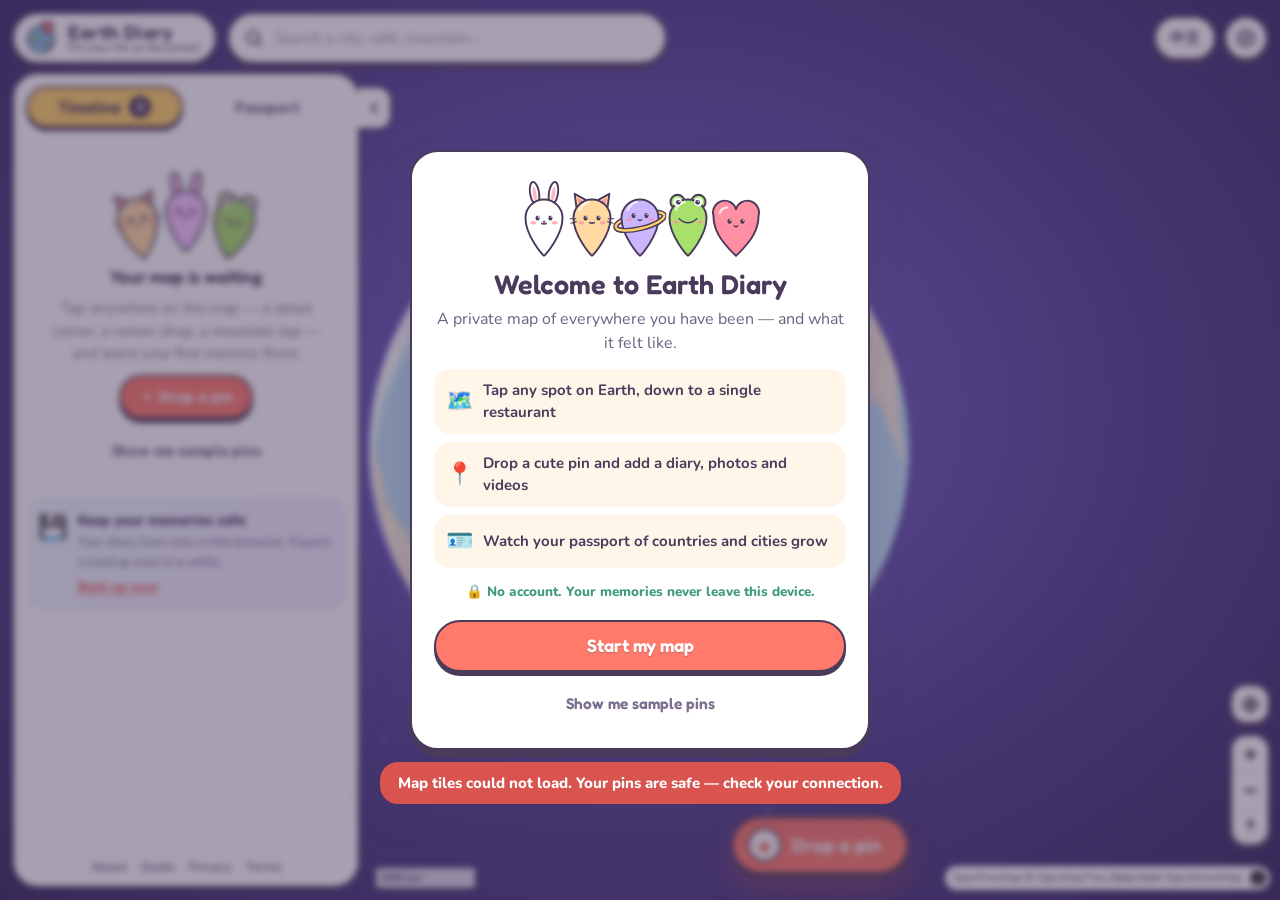
==== index.html @ 57a584e5 "Earth Diary: world-map diary with animated pins, photos and videos Static site (no build step): MapL" ====
<!doctype html>
<html lang="en">
<head>
  <meta charset="utf-8">
  <meta name="viewport" content="width=device-width, initial-scale=1, viewport-fit=cover">
  <title>Earth Diary — pin your memories, photos and videos on a world map</title>
  <meta name="description" content="A free, private world map for your life. Tap any place on Earth — down to a single restaurant — drop a cute animated pin and keep a diary, photos and videos there.">
  <meta name="theme-color" content="#FFF6E9">
  <link rel="canonical" href="https://emmazhao422.github.io/earth-diary/">
  <meta property="og:type" content="website">
  <meta property="og:title" content="Earth Diary — pin your life on the planet">
  <meta property="og:description" content="Drop cute animated pins anywhere on Earth and keep a diary, photos and videos inside each one. Free and private.">
  <meta property="og:url" content="https://emmazhao422.github.io/earth-diary/">
  <meta property="og:image" content="https://emmazhao422.github.io/earth-diary/assets/img/og.jpg">
  <meta name="twitter:card" content="summary_large_image">
  <link rel="icon" href="assets/icons/favicon.svg" type="image/svg+xml">
  <link rel="apple-touch-icon" href="assets/icons/icon-192.png">
  <link rel="manifest" href="manifest.webmanifest">
  <link rel="preload" href="assets/fonts/fredoka-latin-wght-normal.woff2" as="font" type="font/woff2" crossorigin>
  <link rel="stylesheet" href="assets/vendor/maplibre-gl.css">
  <link rel="stylesheet" href="assets/css/app.css">
</head>
<body>
  <div id="map" aria-label="World map"></div>

  <header class="topbar">
    <a class="brand" href="./" aria-label="Earth Diary">
      <img src="assets/icons/favicon.svg" alt="" width="34" height="34">
      <span class="brand-text"><b>Earth Diary</b><small data-i18n="app.tagline">Pin your life on the planet</small></span>
    </a>
    <div class="search" role="search">
      <svg viewBox="0 0 24 24" class="search-icon" aria-hidden="true"><circle cx="11" cy="11" r="7"/><path d="M20 20l-3.6-3.6"/></svg>
      <input id="search-input" type="search" autocomplete="off" spellcheck="false" data-i18n-ph="search.placeholder" placeholder="Search a city, café, mountain…" aria-label="Search places">
      <div id="search-results" class="search-results" hidden></div>
    </div>
    <div class="top-actions">
      <button id="btn-lang" class="chip-btn" aria-label="Language">中文</button>
      <button id="btn-settings" class="icon-btn" data-i18n-label="settings.title" aria-label="Settings">
        <svg viewBox="0 0 24 24" aria-hidden="true"><circle cx="12" cy="12" r="3.2"/><path d="M19.4 13.5a7.6 7.6 0 000-3l2-1.5-2-3.4-2.3.9a7.6 7.6 0 00-2.6-1.5L14 2.5h-4l-.5 2.5a7.6 7.6 0 00-2.6 1.5l-2.3-.9-2 3.4 2 1.5a7.6 7.6 0 000 3l-2 1.5 2 3.4 2.3-.9a7.6 7.6 0 002.6 1.5l.5 2.5h4l.5-2.5a7.6 7.6 0 002.6-1.5l2.3.9 2-3.4z"/></svg>
      </button>
    </div>
  </header>

  <aside id="sidebar" class="sidebar" aria-label="Your memories">
    <div class="sheet-grip" id="sheet-grip" aria-hidden="true"><span></span></div>
    <div class="tabs" role="tablist">
      <button class="tab is-active" role="tab" data-tab="timeline"><span data-i18n="tab.timeline">Timeline</span> <em id="count-badge">0</em></button>
      <button class="tab" role="tab" data-tab="passport" data-i18n="tab.passport">Passport</button>
    </div>
    <section id="tab-timeline" class="tab-panel">
      <div class="filter-row">
        <input id="filter-input" type="search" data-i18n-ph="filter.placeholder" placeholder="Filter by word or #tag" aria-label="Filter memories">
      </div>
      <div id="year-chips" class="chips"></div>
      <div id="timeline" class="timeline"></div>
    </section>
    <section id="tab-passport" class="tab-panel" hidden></section>
    <div id="sidebar-ad" class="sidebar-ad" hidden></div>
    <footer class="sidebar-foot">
      <a href="about.html" data-i18n="settings.about">About</a>
      <a href="guide.html" data-i18n="settings.guide">Guide</a>
      <a href="privacy.html" data-i18n="settings.privacy">Privacy</a>
      <a href="terms.html" data-i18n="settings.terms">Terms</a>
    </footer>
  </aside>
  <button id="btn-sidebar" class="sidebar-toggle" aria-label="Toggle memories panel">
    <svg viewBox="0 0 24 24" aria-hidden="true"><path d="M15 6l-6 6 6 6"/></svg>
  </button>

  <button id="fab-add" class="fab">
    <span class="fab-plus" aria-hidden="true">+</span><span data-i18n="fab.add">Drop a pin</span>
  </button>
  <div id="placing-bar" class="placing-bar" hidden>
    <span class="placing-dot" aria-hidden="true">📍</span>
    <span data-i18n="placing.hint">Tap the map where it happened</span>
    <button id="placing-here" class="btn btn-soft btn-sm" data-i18n="placing.here">Use my location</button>
    <button id="placing-cancel" class="btn btn-ghost btn-sm" data-i18n="placing.cancel">Cancel</button>
  </div>

  <aside id="drawer" class="drawer" aria-live="polite" hidden></aside>

  <div id="lightbox" class="lightbox" hidden>
    <button class="lb-close" data-lb="close" aria-label="Close">×</button>
    <button class="lb-nav lb-prev" data-lb="prev" aria-label="Previous">‹</button>
    <div class="lb-stage" id="lb-stage"></div>
    <button class="lb-nav lb-next" data-lb="next" aria-label="Next">›</button>
    <div class="lb-count" id="lb-count"></div>
  </div>

  <div id="modal-root"></div>
  <div id="toast-root" class="toast-root" aria-live="polite"></div>

  <noscript>
    <div class="noscript">
      <h1>Earth Diary</h1>
      <p>Earth Diary is an interactive world map where you pin diary entries, photos and videos to real places. It needs JavaScript to run.</p>
      <p><a href="about.html">About</a> · <a href="guide.html">Guide</a> · <a href="privacy.html">Privacy</a></p>
    </div>
  </noscript>

  <script src="assets/js/config.js"></script>
  <script src="assets/vendor/maplibre-gl.js"></script>
  <script src="assets/vendor/fflate.js" defer></script>
  <script type="module" src="assets/js/app.js"></script>
</body>
</html>
---- assets/vendor/maplibre-gl.css ----
.maplibregl-map{font:12px/20px Helvetica Neue,Arial,Helvetica,sans-serif;overflow:hidden;position:relative;-webkit-tap-highlight-color:rgb(0 0 0/0)}.maplibregl-canvas{left:0;position:absolute;top:0}.maplibregl-map:fullscreen{height:100%;width:100%}.maplibregl-ctrl-group button.maplibregl-ctrl-compass{touch-action:none}.maplibregl-canvas-container.maplibregl-interactive,.maplibregl-ctrl-group button.maplibregl-ctrl-compass{cursor:grab;-webkit-user-select:none;-moz-user-select:none;user-select:none}.maplibregl-canvas-container.maplibregl-interactive.maplibregl-track-pointer{cursor:pointer}.maplibregl-canvas-container.maplibregl-interactive:active,.maplibregl-ctrl-group button.maplibregl-ctrl-compass:active{cursor:grabbing}.maplibregl-canvas-container.maplibregl-touch-zoom-rotate,.maplibregl-canvas-container.maplibregl-touch-zoom-rotate .maplibregl-canvas{touch-action:pan-x pan-y}.maplibregl-canvas-container.maplibregl-touch-drag-pan,.maplibregl-canvas-container.maplibregl-touch-drag-pan .maplibregl-canvas{touch-action:pinch-zoom}.maplibregl-canvas-container.maplibregl-touch-zoom-rotate.maplibregl-touch-drag-pan,.maplibregl-canvas-container.maplibregl-touch-zoom-rotate.maplibregl-touch-drag-pan .maplibregl-canvas{touch-action:none}.maplibregl-canvas-container.maplibregl-touch-drag-pan.maplibregl-cooperative-gestures,.maplibregl-canvas-container.maplibregl-touch-drag-pan.maplibregl-cooperative-gestures .maplibregl-canvas{touch-action:pan-x pan-y}.maplibregl-ctrl-bottom-left,.maplibregl-ctrl-bottom-right,.maplibregl-ctrl-top-left,.maplibregl-ctrl-top-right{pointer-events:none;position:absolute;z-index:2}.maplibregl-ctrl-top-left{left:0;top:0}.maplibregl-ctrl-top-right{right:0;top:0}.maplibregl-ctrl-bottom-left{bottom:0;left:0}.maplibregl-ctrl-bottom-right{bottom:0;right:0}.maplibregl-ctrl{clear:both;pointer-events:auto;transform:translate(0)}.maplibregl-ctrl-top-left .maplibregl-ctrl{float:left;margin:10px 0 0 10px}.maplibregl-ctrl-top-right .maplibregl-ctrl{float:right;margin:10px 10px 0 0}.maplibregl-ctrl-bottom-left .maplibregl-ctrl{float:left;margin:0 0 10px 10px}.maplibregl-ctrl-bottom-right .maplibregl-ctrl{float:right;margin:0 10px 10px 0}.maplibregl-ctrl-group{background:#fff;border-radius:4px}.maplibregl-ctrl-group:not(:empty){box-shadow:0 0 0 2px rgba(0,0,0,.1)}@media (forced-colors:active){.maplibregl-ctrl-group:not(:empty){box-shadow:0 0 0 2px ButtonText}}.maplibregl-ctrl-group button{background-color:transparent;border:0;box-sizing:border-box;cursor:pointer;display:block;height:29px;outline:none;padding:0;width:29px}.maplibregl-ctrl-group button+button{border-top:1px solid #ddd}.maplibregl-ctrl button .maplibregl-ctrl-icon{background-position:50%;background-repeat:no-repeat;display:block;height:100%;width:100%}@media (forced-colors:active){.maplibregl-ctrl-icon{background-color:transparent}.maplibregl-ctrl-group button+button{border-top:1px solid ButtonText}}.maplibregl-ctrl button::-moz-focus-inner{border:0;padding:0}.maplibregl-ctrl-attrib-button:focus,.maplibregl-ctrl-group button:focus{box-shadow:0 0 2px 2px #0096ff}.maplibregl-ctrl button:disabled{cursor:not-allowed}.maplibregl-ctrl button:disabled .maplibregl-ctrl-icon{opacity:.25}@media (hover:hover){.maplibregl-ctrl button:not(:disabled):hover{background-color:rgba(0,0,0,.05)}}.maplibregl-ctrl button:not(:disabled):active{background-color:rgba(0,0,0,.05)}.maplibregl-ctrl-group button:focus:focus-visible{box-shadow:0 0 2px 2px #0096ff}.maplibregl-ctrl-group button:focus:not(:focus-visible){box-shadow:none}.maplibregl-ctrl-group button:focus:first-child{border-radius:4px 4px 0 0}.maplibregl-ctrl-group button:focus:last-child{border-radius:0 0 4px 4px}.maplibregl-ctrl-group button:focus:only-child{border-radius:inherit}.maplibregl-ctrl button.maplibregl-ctrl-zoom-out .maplibregl-ctrl-icon{background-image:url("data:image/svg+xml;charset=utf-8,%3Csvg xmlns='http://www.w3.org/2000/svg' width='29' height='29' fill='%23333' viewBox='0 0 29 29'%3E%3Cpath d='M10 13c-.75 0-1.5.75-1.5 1.5S9.25 16 10 16h9c.75 0 1.5-.75 1.5-1.5S19.75 13 19 13z'/%3E%3C/svg%3E")}.maplibregl-ctrl button.maplibregl-ctrl-zoom-in .maplibregl-ctrl-icon{background-image:url("data:image/svg+xml;charset=utf-8,%3Csvg xmlns='http://www.w3.org/2000/svg' width='29' height='29' fill='%23333' viewBox='0 0 29 29'%3E%3Cpath d='M14.5 8.5c-.75 0-1.5.75-1.5 1.5v3h-3c-.75 0-1.5.75-1.5 1.5S9.25 16 10 16h3v3c0 .75.75 1.5 1.5 1.5S16 19.75 16 19v-3h3c.75 0 1.5-.75 1.5-1.5S19.75 13 19 13h-3v-3c0-.75-.75-1.5-1.5-1.5'/%3E%3C/svg%3E")}@media (forced-colors:active){.maplibregl-ctrl button.maplibregl-ctrl-zoom-out .maplibregl-ctrl-icon{background-image:url("data:image/svg+xml;charset=utf-8,%3Csvg xmlns='http://www.w3.org/2000/svg' width='29' height='29' fill='%23fff' viewBox='0 0 29 29'%3E%3Cpath d='M10 13c-.75 0-1.5.75-1.5 1.5S9.25 16 10 16h9c.75 0 1.5-.75 1.5-1.5S19.75 13 19 13z'/%3E%3C/svg%3E")}.maplibregl-ctrl button.maplibregl-ctrl-zoom-in .maplibregl-ctrl-icon{background-image:url("data:image/svg+xml;charset=utf-8,%3Csvg xmlns='http://www.w3.org/2000/svg' width='29' height='29' fill='%23fff' viewBox='0 0 29 29'%3E%3Cpath d='M14.5 8.5c-.75 0-1.5.75-1.5 1.5v3h-3c-.75 0-1.5.75-1.5 1.5S9.25 16 10 16h3v3c0 .75.75 1.5 1.5 1.5S16 19.75 16 19v-3h3c.75 0 1.5-.75 1.5-1.5S19.75 13 19 13h-3v-3c0-.75-.75-1.5-1.5-1.5'/%3E%3C/svg%3E")}}@media (forced-colors:active) and (prefers-color-scheme:light){.maplibregl-ctrl button.maplibregl-ctrl-zoom-out .maplibregl-ctrl-icon{background-image:url("data:image/svg+xml;charset=utf-8,%3Csvg xmlns='http://www.w3.org/2000/svg' width='29' height='29' viewBox='0 0 29 29'%3E%3Cpath d='M10 13c-.75 0-1.5.75-1.5 1.5S9.25 16 10 16h9c.75 0 1.5-.75 1.5-1.5S19.75 13 19 13z'/%3E%3C/svg%3E")}.maplibregl-ctrl button.maplibregl-ctrl-zoom-in .maplibregl-ctrl-icon{background-image:url("data:image/svg+xml;charset=utf-8,%3Csvg xmlns='http://www.w3.org/2000/svg' width='29' height='29' viewBox='0 0 29 29'%3E%3Cpath d='M14.5 8.5c-.75 0-1.5.75-1.5 1.5v3h-3c-.75 0-1.5.75-1.5 1.5S9.25 16 10 16h3v3c0 .75.75 1.5 1.5 1.5S16 19.75 16 19v-3h3c.75 0 1.5-.75 1.5-1.5S19.75 13 19 13h-3v-3c0-.75-.75-1.5-1.5-1.5'/%3E%3C/svg%3E")}}.maplibregl-ctrl button.maplibregl-ctrl-fullscreen .maplibregl-ctrl-icon{background-image:url("data:image/svg+xml;charset=utf-8,%3Csvg xmlns='http://www.w3.org/2000/svg' width='29' height='29' fill='%23333' viewBox='0 0 29 29'%3E%3Cpath d='M24 16v5.5c0 1.75-.75 2.5-2.5 2.5H16v-1l3-1.5-4-5.5 1-1 5.5 4 1.5-3zM6 16l1.5 3 5.5-4 1 1-4 5.5 3 1.5v1H7.5C5.75 24 5 23.25 5 21.5V16zm7-11v1l-3 1.5 4 5.5-1 1-5.5-4L6 13H5V7.5C5 5.75 5.75 5 7.5 5zm11 2.5c0-1.75-.75-2.5-2.5-2.5H16v1l3 1.5-4 5.5 1 1 5.5-4 1.5 3h1z'/%3E%3C/svg%3E")}.maplibregl-ctrl button.maplibregl-ctrl-shrink .maplibregl-ctrl-icon{background-image:url("data:image/svg+xml;charset=utf-8,%3Csvg xmlns='http://www.w3.org/2000/svg' width='29' height='29' viewBox='0 0 29 29'%3E%3Cpath d='M18.5 16c-1.75 0-2.5.75-2.5 2.5V24h1l1.5-3 5.5 4 1-1-4-5.5 3-1.5v-1zM13 18.5c0-1.75-.75-2.5-2.5-2.5H5v1l3 1.5L4 24l1 1 5.5-4 1.5 3h1zm3-8c0 1.75.75 2.5 2.5 2.5H24v-1l-3-1.5L25 5l-1-1-5.5 4L17 5h-1zM10.5 13c1.75 0 2.5-.75 2.5-2.5V5h-1l-1.5 3L5 4 4 5l4 5.5L5 12v1z'/%3E%3C/svg%3E")}@media (forced-colors:active){.maplibregl-ctrl button.maplibregl-ctrl-fullscreen .maplibregl-ctrl-icon{background-image:url("data:image/svg+xml;charset=utf-8,%3Csvg xmlns='http://www.w3.org/2000/svg' width='29' height='29' fill='%23fff' viewBox='0 0 29 29'%3E%3Cpath d='M24 16v5.5c0 1.75-.75 2.5-2.5 2.5H16v-1l3-1.5-4-5.5 1-1 5.5 4 1.5-3zM6 16l1.5 3 5.5-4 1 1-4 5.5 3 1.5v1H7.5C5.75 24 5 23.25 5 21.5V16zm7-11v1l-3 1.5 4 5.5-1 1-5.5-4L6 13H5V7.5C5 5.75 5.75 5 7.5 5zm11 2.5c0-1.75-.75-2.5-2.5-2.5H16v1l3 1.5-4 5.5 1 1 5.5-4 1.5 3h1z'/%3E%3C/svg%3E")}.maplibregl-ctrl button.maplibregl-ctrl-shrink .maplibregl-ctrl-icon{background-image:url("data:image/svg+xml;charset=utf-8,%3Csvg xmlns='http://www.w3.org/2000/svg' width='29' height='29' fill='%23fff' viewBox='0 0 29 29'%3E%3Cpath d='M18.5 16c-1.75 0-2.5.75-2.5 2.5V24h1l1.5-3 5.5 4 1-1-4-5.5 3-1.5v-1zM13 18.5c0-1.75-.75-2.5-2.5-2.5H5v1l3 1.5L4 24l1 1 5.5-4 1.5 3h1zm3-8c0 1.75.75 2.5 2.5 2.5H24v-1l-3-1.5L25 5l-1-1-5.5 4L17 5h-1zM10.5 13c1.75 0 2.5-.75 2.5-2.5V5h-1l-1.5 3L5 4 4 5l4 5.5L5 12v1z'/%3E%3C/svg%3E")}}@media (forced-colors:active) and (prefers-color-scheme:light){.maplibregl-ctrl button.maplibregl-ctrl-fullscreen .maplibregl-ctrl-icon{background-image:url("data:image/svg+xml;charset=utf-8,%3Csvg xmlns='http://www.w3.org/2000/svg' width='29' height='29' viewBox='0 0 29 29'%3E%3Cpath d='M24 16v5.5c0 1.75-.75 2.5-2.5 2.5H16v-1l3-1.5-4-5.5 1-1 5.5 4 1.5-3zM6 16l1.5 3 5.5-4 1 1-4 5.5 3 1.5v1H7.5C5.75 24 5 23.25 5 21.5V16zm7-11v1l-3 1.5 4 5.5-1 1-5.5-4L6 13H5V7.5C5 5.75 5.75 5 7.5 5zm11 2.5c0-1.75-.75-2.5-2.5-2.5H16v1l3 1.5-4 5.5 1 1 5.5-4 1.5 3h1z'/%3E%3C/svg%3E")}.maplibregl-ctrl button.maplibregl-ctrl-shrink .maplibregl-ctrl-icon{background-image:url("data:image/svg+xml;charset=utf-8,%3Csvg xmlns='http://www.w3.org/2000/svg' width='29' height='29' viewBox='0 0 29 29'%3E%3Cpath d='M18.5 16c-1.75 0-2.5.75-2.5 2.5V24h1l1.5-3 5.5 4 1-1-4-5.5 3-1.5v-1zM13 18.5c0-1.75-.75-2.5-2.5-2.5H5v1l3 1.5L4 24l1 1 5.5-4 1.5 3h1zm3-8c0 1.75.75 2.5 2.5 2.5H24v-1l-3-1.5L25 5l-1-1-5.5 4L17 5h-1zM10.5 13c1.75 0 2.5-.75 2.5-2.5V5h-1l-1.5 3L5 4 4 5l4 5.5L5 12v1z'/%3E%3C/svg%3E")}}.maplibregl-ctrl button.maplibregl-ctrl-compass .maplibregl-ctrl-icon{background-image:url("data:image/svg+xml;charset=utf-8,%3Csvg xmlns='http://www.w3.org/2000/svg' width='29' height='29' fill='%23333' viewBox='0 0 29 29'%3E%3Cpath d='m10.5 14 4-8 4 8z'/%3E%3Cpath fill='%23ccc' d='m10.5 16 4 8 4-8z'/%3E%3C/svg%3E")}@media (forced-colors:active){.maplibregl-ctrl button.maplibregl-ctrl-compass .maplibregl-ctrl-icon{background-image:url("data:image/svg+xml;charset=utf-8,%3Csvg xmlns='http://www.w3.org/2000/svg' width='29' height='29' fill='%23fff' viewBox='0 0 29 29'%3E%3Cpath d='m10.5 14 4-8 4 8z'/%3E%3Cpath fill='%23ccc' d='m10.5 16 4 8 4-8z'/%3E%3C/svg%3E")}}@media (forced-colors:active) and (prefers-color-scheme:light){.maplibregl-ctrl button.maplibregl-ctrl-compass .maplibregl-ctrl-icon{background-image:url("data:image/svg+xml;charset=utf-8,%3Csvg xmlns='http://www.w3.org/2000/svg' width='29' height='29' viewBox='0 0 29 29'%3E%3Cpath d='m10.5 14 4-8 4 8z'/%3E%3Cpath fill='%23ccc' d='m10.5 16 4 8 4-8z'/%3E%3C/svg%3E")}}.maplibregl-ctrl button.maplibregl-ctrl-globe .maplibregl-ctrl-icon{background-image:url("data:image/svg+xml;charset=utf-8,%3Csvg xmlns='http://www.w3.org/2000/svg' width='22' height='22' fill='none' stroke='%23333' viewBox='0 0 22 22'%3E%3Ccircle cx='11' cy='11' r='8.5'/%3E%3Cpath d='M17.5 11c0 4.819-3.02 8.5-6.5 8.5S4.5 15.819 4.5 11 7.52 2.5 11 2.5s6.5 3.681 6.5 8.5Z'/%3E%3Cpath d='M13.5 11c0 2.447-.331 4.64-.853 6.206-.262.785-.562 1.384-.872 1.777-.314.399-.58.517-.775.517s-.461-.118-.775-.517c-.31-.393-.61-.992-.872-1.777C8.831 15.64 8.5 13.446 8.5 11s.331-4.64.853-6.206c.262-.785.562-1.384.872-1.777.314-.399.58-.517.775-.517s.461.118.775.517c.31.393.61.992.872 1.777.522 1.565.853 3.76.853 6.206Z'/%3E%3Cpath d='M11 7.5c-1.909 0-3.622-.166-4.845-.428-.616-.132-1.08-.283-1.379-.434a1.3 1.3 0 0 1-.224-.138q.07-.058.224-.138c.299-.151.763-.302 1.379-.434C7.378 5.666 9.091 5.5 11 5.5s3.622.166 4.845.428c.616.132 1.08.283 1.379.434.105.053.177.1.224.138q-.07.058-.224.138c-.299.151-.763.302-1.379.434-1.223.262-2.936.428-4.845.428ZM4.486 6.436ZM11 16.5c-1.909 0-3.622-.166-4.845-.428-.616-.132-1.08-.283-1.379-.434a1.3 1.3 0 0 1-.224-.138 1.3 1.3 0 0 1 .224-.138c.299-.151.763-.302 1.379-.434C7.378 14.666 9.091 14.5 11 14.5s3.622.166 4.845.428c.616.132 1.08.283 1.379.434.105.053.177.1.224.138a1.3 1.3 0 0 1-.224.138c-.299.151-.763.302-1.379.434-1.223.262-2.936.428-4.845.428Zm-6.514-1.064ZM11 12.5c-2.46 0-4.672-.222-6.255-.574-.796-.177-1.406-.38-1.805-.59a1.5 1.5 0 0 1-.39-.272.3.3 0 0 1-.047-.064.3.3 0 0 1 .048-.064c.066-.073.189-.167.389-.272.399-.21 1.009-.413 1.805-.59C6.328 9.722 8.54 9.5 11 9.5s4.672.222 6.256.574c.795.177 1.405.38 1.804.59.2.105.323.2.39.272a.3.3 0 0 1 .047.064.3.3 0 0 1-.048.064 1.4 1.4 0 0 1-.389.272c-.399.21-1.009.413-1.804.59-1.584.352-3.796.574-6.256.574Zm-8.501-1.51v.002zm0 .018v.002zm17.002.002v-.002zm0-.018v-.002z'/%3E%3C/svg%3E")}.maplibregl-ctrl button.maplibregl-ctrl-globe-enabled .maplibregl-ctrl-icon{background-image:url("data:image/svg+xml;charset=utf-8,%3Csvg xmlns='http://www.w3.org/2000/svg' width='22' height='22' fill='none' stroke='%2333b5e5' viewBox='0 0 22 22'%3E%3Ccircle cx='11' cy='11' r='8.5'/%3E%3Cpath d='M17.5 11c0 4.819-3.02 8.5-6.5 8.5S4.5 15.819 4.5 11 7.52 2.5 11 2.5s6.5 3.681 6.5 8.5Z'/%3E%3Cpath d='M13.5 11c0 2.447-.331 4.64-.853 6.206-.262.785-.562 1.384-.872 1.777-.314.399-.58.517-.775.517s-.461-.118-.775-.517c-.31-.393-.61-.992-.872-1.777C8.831 15.64 8.5 13.446 8.5 11s.331-4.64.853-6.206c.262-.785.562-1.384.872-1.777.314-.399.58-.517.775-.517s.461.118.775.517c.31.393.61.992.872 1.777.522 1.565.853 3.76.853 6.206Z'/%3E%3Cpath d='M11 7.5c-1.909 0-3.622-.166-4.845-.428-.616-.132-1.08-.283-1.379-.434a1.3 1.3 0 0 1-.224-.138q.07-.058.224-.138c.299-.151.763-.302 1.379-.434C7.378 5.666 9.091 5.5 11 5.5s3.622.166 4.845.428c.616.132 1.08.283 1.379.434.105.053.177.1.224.138q-.07.058-.224.138c-.299.151-.763.302-1.379.434-1.223.262-2.936.428-4.845.428ZM4.486 6.436ZM11 16.5c-1.909 0-3.622-.166-4.845-.428-.616-.132-1.08-.283-1.379-.434a1.3 1.3 0 0 1-.224-.138 1.3 1.3 0 0 1 .224-.138c.299-.151.763-.302 1.379-.434C7.378 14.666 9.091 14.5 11 14.5s3.622.166 4.845.428c.616.132 1.08.283 1.379.434.105.053.177.1.224.138a1.3 1.3 0 0 1-.224.138c-.299.151-.763.302-1.379.434-1.223.262-2.936.428-4.845.428Zm-6.514-1.064ZM11 12.5c-2.46 0-4.672-.222-6.255-.574-.796-.177-1.406-.38-1.805-.59a1.5 1.5 0 0 1-.39-.272.3.3 0 0 1-.047-.064.3.3 0 0 1 .048-.064c.066-.073.189-.167.389-.272.399-.21 1.009-.413 1.805-.59C6.328 9.722 8.54 9.5 11 9.5s4.672.222 6.256.574c.795.177 1.405.38 1.804.59.2.105.323.2.39.272a.3.3 0 0 1 .047.064.3.3 0 0 1-.048.064 1.4 1.4 0 0 1-.389.272c-.399.21-1.009.413-1.804.59-1.584.352-3.796.574-6.256.574Zm-8.501-1.51v.002zm0 .018v.002zm17.002.002v-.002zm0-.018v-.002z'/%3E%3C/svg%3E")}.maplibregl-ctrl button.maplibregl-ctrl-terrain .maplibregl-ctrl-icon{background-image:url("data:image/svg+xml;charset=utf-8,%3Csvg xmlns='http://www.w3.org/2000/svg' width='22' height='22' fill='%23333' viewBox='0 0 22 22'%3E%3Cpath d='m1.754 13.406 4.453-4.851 3.09 3.09 3.281 3.277.969-.969-3.309-3.312 3.844-4.121 6.148 6.886h1.082v-.855l-7.207-8.07-4.84 5.187L6.169 6.57l-5.48 5.965v.871ZM.688 16.844h20.625v1.375H.688Zm0 0'/%3E%3C/svg%3E")}.maplibregl-ctrl button.maplibregl-ctrl-terrain-enabled .maplibregl-ctrl-icon{background-image:url("data:image/svg+xml;charset=utf-8,%3Csvg xmlns='http://www.w3.org/2000/svg' width='22' height='22' fill='%2333b5e5' viewBox='0 0 22 22'%3E%3Cpath d='m1.754 13.406 4.453-4.851 3.09 3.09 3.281 3.277.969-.969-3.309-3.312 3.844-4.121 6.148 6.886h1.082v-.855l-7.207-8.07-4.84 5.187L6.169 6.57l-5.48 5.965v.871ZM.688 16.844h20.625v1.375H.688Zm0 0'/%3E%3C/svg%3E")}.maplibregl-ctrl button.maplibregl-ctrl-geolocate .maplibregl-ctrl-icon{background-image:url("data:image/svg+xml;charset=utf-8,%3Csvg xmlns='http://www.w3.org/2000/svg' width='29' height='29' fill='%23333' viewBox='0 0 20 20'%3E%3Cpath d='M10 4C9 4 9 5 9 5v.1A5 5 0 0 0 5.1 9H5s-1 0-1 1 1 1 1 1h.1A5 5 0 0 0 9 14.9v.1s0 1 1 1 1-1 1-1v-.1a5 5 0 0 0 3.9-3.9h.1s1 0 1-1-1-1-1-1h-.1A5 5 0 0 0 11 5.1V5s0-1-1-1m0 2.5a3.5 3.5 0 1 1 0 7 3.5 3.5 0 1 1 0-7'/%3E%3Ccircle cx='10' cy='10' r='2'/%3E%3C/svg%3E")}.maplibregl-ctrl button.maplibregl-ctrl-geolocate:disabled .maplibregl-ctrl-icon{background-image:url("data:image/svg+xml;charset=utf-8,%3Csvg xmlns='http://www.w3.org/2000/svg' width='29' height='29' fill='%23aaa' viewBox='0 0 20 20'%3E%3Cpath d='M10 4C9 4 9 5 9 5v.1A5 5 0 0 0 5.1 9H5s-1 0-1 1 1 1 1 1h.1A5 5 0 0 0 9 14.9v.1s0 1 1 1 1-1 1-1v-.1a5 5 0 0 0 3.9-3.9h.1s1 0 1-1-1-1-1-1h-.1A5 5 0 0 0 11 5.1V5s0-1-1-1m0 2.5a3.5 3.5 0 1 1 0 7 3.5 3.5 0 1 1 0-7'/%3E%3Ccircle cx='10' cy='10' r='2'/%3E%3Cpath fill='red' d='m14 5 1 1-9 9-1-1z'/%3E%3C/svg%3E")}.maplibregl-ctrl button.maplibregl-ctrl-geolocate.maplibregl-ctrl-geolocate-active .maplibregl-ctrl-icon{background-image:url("data:image/svg+xml;charset=utf-8,%3Csvg xmlns='http://www.w3.org/2000/svg' width='29' height='29' fill='%2333b5e5' viewBox='0 0 20 20'%3E%3Cpath d='M10 4C9 4 9 5 9 5v.1A5 5 0 0 0 5.1 9H5s-1 0-1 1 1 1 1 1h.1A5 5 0 0 0 9 14.9v.1s0 1 1 1 1-1 1-1v-.1a5 5 0 0 0 3.9-3.9h.1s1 0 1-1-1-1-1-1h-.1A5 5 0 0 0 11 5.1V5s0-1-1-1m0 2.5a3.5 3.5 0 1 1 0 7 3.5 3.5 0 1 1 0-7'/%3E%3Ccircle cx='10' cy='10' r='2'/%3E%3C/svg%3E")}.maplibregl-ctrl button.maplibregl-ctrl-geolocate.maplibregl-ctrl-geolocate-active-error .maplibregl-ctrl-icon{background-image:url("data:image/svg+xml;charset=utf-8,%3Csvg xmlns='http://www.w3.org/2000/svg' width='29' height='29' fill='%23e58978' viewBox='0 0 20 20'%3E%3Cpath d='M10 4C9 4 9 5 9 5v.1A5 5 0 0 0 5.1 9H5s-1 0-1 1 1 1 1 1h.1A5 5 0 0 0 9 14.9v.1s0 1 1 1 1-1 1-1v-.1a5 5 0 0 0 3.9-3.9h.1s1 0 1-1-1-1-1-1h-.1A5 5 0 0 0 11 5.1V5s0-1-1-1m0 2.5a3.5 3.5 0 1 1 0 7 3.5 3.5 0 1 1 0-7'/%3E%3Ccircle cx='10' cy='10' r='2'/%3E%3C/svg%3E")}.maplibregl-ctrl button.maplibregl-ctrl-geolocate.maplibregl-ctrl-geolocate-background .maplibregl-ctrl-icon{background-image:url("data:image/svg+xml;charset=utf-8,%3Csvg xmlns='http://www.w3.org/2000/svg' width='29' height='29' fill='%2333b5e5' viewBox='0 0 20 20'%3E%3Cpath d='M10 4C9 4 9 5 9 5v.1A5 5 0 0 0 5.1 9H5s-1 0-1 1 1 1 1 1h.1A5 5 0 0 0 9 14.9v.1s0 1 1 1 1-1 1-1v-.1a5 5 0 0 0 3.9-3.9h.1s1 0 1-1-1-1-1-1h-.1A5 5 0 0 0 11 5.1V5s0-1-1-1m0 2.5a3.5 3.5 0 1 1 0 7 3.5 3.5 0 1 1 0-7'/%3E%3C/svg%3E")}.maplibregl-ctrl button.maplibregl-ctrl-geolocate.maplibregl-ctrl-geolocate-background-error .maplibregl-ctrl-icon{background-image:url("data:image/svg+xml;charset=utf-8,%3Csvg xmlns='http://www.w3.org/2000/svg' width='29' height='29' fill='%23e54e33' viewBox='0 0 20 20'%3E%3Cpath d='M10 4C9 4 9 5 9 5v.1A5 5 0 0 0 5.1 9H5s-1 0-1 1 1 1 1 1h.1A5 5 0 0 0 9 14.9v.1s0 1 1 1 1-1 1-1v-.1a5 5 0 0 0 3.9-3.9h.1s1 0 1-1-1-1-1-1h-.1A5 5 0 0 0 11 5.1V5s0-1-1-1m0 2.5a3.5 3.5 0 1 1 0 7 3.5 3.5 0 1 1 0-7'/%3E%3C/svg%3E")}.maplibregl-ctrl button.maplibregl-ctrl-geolocate.maplibregl-ctrl-geolocate-waiting .maplibregl-ctrl-icon{animation:maplibregl-spin 2s linear infinite}@media (forced-colors:active){.maplibregl-ctrl button.maplibregl-ctrl-geolocate .maplibregl-ctrl-icon{background-image:url("data:image/svg+xml;charset=utf-8,%3Csvg xmlns='http://www.w3.org/2000/svg' width='29' height='29' fill='%23fff' viewBox='0 0 20 20'%3E%3Cpath d='M10 4C9 4 9 5 9 5v.1A5 5 0 0 0 5.1 9H5s-1 0-1 1 1 1 1 1h.1A5 5 0 0 0 9 14.9v.1s0 1 1 1 1-1 1-1v-.1a5 5 0 0 0 3.9-3.9h.1s1 0 1-1-1-1-1-1h-.1A5 5 0 0 0 11 5.1V5s0-1-1-1m0 2.5a3.5 3.5 0 1 1 0 7 3.5 3.5 0 1 1 0-7'/%3E%3Ccircle cx='10' cy='10' r='2'/%3E%3C/svg%3E")}.maplibregl-ctrl button.maplibregl-ctrl-geolocate:disabled .maplibregl-ctrl-icon{background-image:url("data:image/svg+xml;charset=utf-8,%3Csvg xmlns='http://www.w3.org/2000/svg' width='29' height='29' fill='%23999' viewBox='0 0 20 20'%3E%3Cpath d='M10 4C9 4 9 5 9 5v.1A5 5 0 0 0 5.1 9H5s-1 0-1 1 1 1 1 1h.1A5 5 0 0 0 9 14.9v.1s0 1 1 1 1-1 1-1v-.1a5 5 0 0 0 3.9-3.9h.1s1 0 1-1-1-1-1-1h-.1A5 5 0 0 0 11 5.1V5s0-1-1-1m0 2.5a3.5 3.5 0 1 1 0 7 3.5 3.5 0 1 1 0-7'/%3E%3Ccircle cx='10' cy='10' r='2'/%3E%3Cpath fill='red' d='m14 5 1 1-9 9-1-1z'/%3E%3C/svg%3E")}.maplibregl-ctrl button.maplibregl-ctrl-geolocate.maplibregl-ctrl-geolocate-active .maplibregl-ctrl-icon{background-image:url("data:image/svg+xml;charset=utf-8,%3Csvg xmlns='http://www.w3.org/2000/svg' width='29' height='29' fill='%2333b5e5' viewBox='0 0 20 20'%3E%3Cpath d='M10 4C9 4 9 5 9 5v.1A5 5 0 0 0 5.1 9H5s-1 0-1 1 1 1 1 1h.1A5 5 0 0 0 9 14.9v.1s0 1 1 1 1-1 1-1v-.1a5 5 0 0 0 3.9-3.9h.1s1 0 1-1-1-1-1-1h-.1A5 5 0 0 0 11 5.1V5s0-1-1-1m0 2.5a3.5 3.5 0 1 1 0 7 3.5 3.5 0 1 1 0-7'/%3E%3Ccircle cx='10' cy='10' r='2'/%3E%3C/svg%3E")}.maplibregl-ctrl button.maplibregl-ctrl-geolocate.maplibregl-ctrl-geolocate-active-error .maplibregl-ctrl-icon{background-image:url("data:image/svg+xml;charset=utf-8,%3Csvg xmlns='http://www.w3.org/2000/svg' width='29' height='29' fill='%23e58978' viewBox='0 0 20 20'%3E%3Cpath d='M10 4C9 4 9 5 9 5v.1A5 5 0 0 0 5.1 9H5s-1 0-1 1 1 1 1 1h.1A5 5 0 0 0 9 14.9v.1s0 1 1 1 1-1 1-1v-.1a5 5 0 0 0 3.9-3.9h.1s1 0 1-1-1-1-1-1h-.1A5 5 0 0 0 11 5.1V5s0-1-1-1m0 2.5a3.5 3.5 0 1 1 0 7 3.5 3.5 0 1 1 0-7'/%3E%3Ccircle cx='10' cy='10' r='2'/%3E%3C/svg%3E")}.maplibregl-ctrl button.maplibregl-ctrl-geolocate.maplibregl-ctrl-geolocate-background .maplibregl-ctrl-icon{background-image:url("data:image/svg+xml;charset=utf-8,%3Csvg xmlns='http://www.w3.org/2000/svg' width='29' height='29' fill='%2333b5e5' viewBox='0 0 20 20'%3E%3Cpath d='M10 4C9 4 9 5 9 5v.1A5 5 0 0 0 5.1 9H5s-1 0-1 1 1 1 1 1h.1A5 5 0 0 0 9 14.9v.1s0 1 1 1 1-1 1-1v-.1a5 5 0 0 0 3.9-3.9h.1s1 0 1-1-1-1-1-1h-.1A5 5 0 0 0 11 5.1V5s0-1-1-1m0 2.5a3.5 3.5 0 1 1 0 7 3.5 3.5 0 1 1 0-7'/%3E%3C/svg%3E")}.maplibregl-ctrl button.maplibregl-ctrl-geolocate.maplibregl-ctrl-geolocate-background-error .maplibregl-ctrl-icon{background-image:url("data:image/svg+xml;charset=utf-8,%3Csvg xmlns='http://www.w3.org/2000/svg' width='29' height='29' fill='%23e54e33' viewBox='0 0 20 20'%3E%3Cpath d='M10 4C9 4 9 5 9 5v.1A5 5 0 0 0 5.1 9H5s-1 0-1 1 1 1 1 1h.1A5 5 0 0 0 9 14.9v.1s0 1 1 1 1-1 1-1v-.1a5 5 0 0 0 3.9-3.9h.1s1 0 1-1-1-1-1-1h-.1A5 5 0 0 0 11 5.1V5s0-1-1-1m0 2.5a3.5 3.5 0 1 1 0 7 3.5 3.5 0 1 1 0-7'/%3E%3C/svg%3E")}}@media (forced-colors:active) and (prefers-color-scheme:light){.maplibregl-ctrl button.maplibregl-ctrl-geolocate .maplibregl-ctrl-icon{background-image:url("data:image/svg+xml;charset=utf-8,%3Csvg xmlns='http://www.w3.org/2000/svg' width='29' height='29' viewBox='0 0 20 20'%3E%3Cpath d='M10 4C9 4 9 5 9 5v.1A5 5 0 0 0 5.1 9H5s-1 0-1 1 1 1 1 1h.1A5 5 0 0 0 9 14.9v.1s0 1 1 1 1-1 1-1v-.1a5 5 0 0 0 3.9-3.9h.1s1 0 1-1-1-1-1-1h-.1A5 5 0 0 0 11 5.1V5s0-1-1-1m0 2.5a3.5 3.5 0 1 1 0 7 3.5 3.5 0 1 1 0-7'/%3E%3Ccircle cx='10' cy='10' r='2'/%3E%3C/svg%3E")}.maplibregl-ctrl button.maplibregl-ctrl-geolocate:disabled .maplibregl-ctrl-icon{background-image:url("data:image/svg+xml;charset=utf-8,%3Csvg xmlns='http://www.w3.org/2000/svg' width='29' height='29' fill='%23666' viewBox='0 0 20 20'%3E%3Cpath d='M10 4C9 4 9 5 9 5v.1A5 5 0 0 0 5.1 9H5s-1 0-1 1 1 1 1 1h.1A5 5 0 0 0 9 14.9v.1s0 1 1 1 1-1 1-1v-.1a5 5 0 0 0 3.9-3.9h.1s1 0 1-1-1-1-1-1h-.1A5 5 0 0 0 11 5.1V5s0-1-1-1m0 2.5a3.5 3.5 0 1 1 0 7 3.5 3.5 0 1 1 0-7'/%3E%3Ccircle cx='10' cy='10' r='2'/%3E%3Cpath fill='red' d='m14 5 1 1-9 9-1-1z'/%3E%3C/svg%3E")}}@keyframes maplibregl-spin{0%{transform:rotate(0deg)}to{transform:rotate(1turn)}}a.maplibregl-ctrl-logo{background-image:url("data:image/svg+xml;charset=utf-8,%3Csvg xmlns='http://www.w3.org/2000/svg' width='88' height='23' fill='none'%3E%3Cpath fill='%23000' fill-opacity='.4' fill-rule='evenodd' d='M17.408 16.796h-1.827l2.501-12.095h.198l3.324 6.533.988 2.19.988-2.19 3.258-6.533h.181l2.6 12.095h-1.81l-1.218-5.644-.362-1.71-.658 1.71-2.929 5.644h-.098l-2.914-5.644-.757-1.71-.345 1.71zm1.958-3.42-.726 3.663a1.255 1.255 0 0 1-1.232 1.011h-1.827a1.255 1.255 0 0 1-1.229-1.509l2.501-12.095a1.255 1.255 0 0 1 1.23-1.001h.197a1.25 1.25 0 0 1 1.12.685l3.19 6.273 3.125-6.263a1.25 1.25 0 0 1 1.123-.695h.181a1.255 1.255 0 0 1 1.227.991l1.443 6.71a5 5 0 0 1 .314-.787l.009-.016a4.6 4.6 0 0 1 1.777-1.887c.782-.46 1.668-.667 2.611-.667a4.6 4.6 0 0 1 1.7.32l.306.134c.21-.16.474-.256.759-.256h1.694a1.255 1.255 0 0 1 1.212.925 1.255 1.255 0 0 1 1.212-.925h1.711c.284 0 .545.094.755.252.613-.3 1.312-.45 2.075-.45 1.356 0 2.557.445 3.482 1.4q.47.48.763 1.064V4.701a1.255 1.255 0 0 1 1.255-1.255h1.86A1.255 1.255 0 0 1 54.44 4.7v9.194h2.217c.19 0 .37.043.532.118v-4.77c0-.356.147-.678.385-.906a2.42 2.42 0 0 1-.682-1.71c0-.665.267-1.253.735-1.7a2.45 2.45 0 0 1 1.722-.674 2.43 2.43 0 0 1 1.705.675q.318.302.504.683V4.7a1.255 1.255 0 0 1 1.255-1.255h1.744A1.255 1.255 0 0 1 65.812 4.7v3.335a4.8 4.8 0 0 1 1.526-.246c.938 0 1.817.214 2.59.69a4.47 4.47 0 0 1 1.67 1.743v-.98a1.255 1.255 0 0 1 1.256-1.256h1.777c.233 0 .451.064.639.174a3.4 3.4 0 0 1 1.567-.372c.346 0 .861.02 1.285.232a1.25 1.25 0 0 1 .689 1.004 4.7 4.7 0 0 1 .853-.588c.795-.44 1.675-.647 2.61-.647 1.385 0 2.65.39 3.525 1.396.836.938 1.168 2.173 1.168 3.528q-.001.515-.056 1.051a1.255 1.255 0 0 1-.947 1.09l.408.952a1.255 1.255 0 0 1-.477 1.552c-.418.268-.92.463-1.458.612-.613.171-1.304.244-2.049.244-1.06 0-2.043-.207-2.886-.698l-.015-.008c-.798-.48-1.419-1.135-1.818-1.963l-.004-.008a5.8 5.8 0 0 1-.548-2.512q0-.429.053-.843a1.3 1.3 0 0 1-.333-.086l-.166-.004c-.223 0-.426.062-.643.228-.03.024-.142.139-.142.59v3.883a1.255 1.255 0 0 1-1.256 1.256h-1.777a1.255 1.255 0 0 1-1.256-1.256V15.69l-.032.057a4.8 4.8 0 0 1-1.86 1.833 5.04 5.04 0 0 1-2.484.634 4.5 4.5 0 0 1-1.935-.424 1.25 1.25 0 0 1-.764.258h-1.71a1.255 1.255 0 0 1-1.256-1.255V7.687a2.4 2.4 0 0 1-.428.625c.253.23.412.561.412.93v7.553a1.255 1.255 0 0 1-1.256 1.255h-1.843a1.25 1.25 0 0 1-.894-.373c-.228.23-.544.373-.894.373H51.32a1.255 1.255 0 0 1-1.256-1.255v-1.251l-.061.117a4.7 4.7 0 0 1-1.782 1.884 4.77 4.77 0 0 1-2.485.67 5.6 5.6 0 0 1-1.485-.188l.009 2.764a1.255 1.255 0 0 1-1.255 1.259h-1.729a1.255 1.255 0 0 1-1.255-1.255v-3.537a1.255 1.255 0 0 1-1.167.793h-1.679a1.25 1.25 0 0 1-.77-.263 4.5 4.5 0 0 1-1.945.429c-.885 0-1.724-.21-2.495-.632l-.017-.01a5 5 0 0 1-1.081-.836 1.255 1.255 0 0 1-1.254 1.312h-1.81a1.255 1.255 0 0 1-1.228-.99l-.782-3.625-2.044 3.939a1.25 1.25 0 0 1-1.115.676h-.098a1.25 1.25 0 0 1-1.116-.68l-2.061-3.994zM35.92 16.63l.207-.114.223-.15q.493-.356.735-.785l.061-.118.033 1.332h1.678V9.242h-1.694l-.033 1.267q-.133-.329-.526-.658l-.032-.028a3.2 3.2 0 0 0-.668-.428l-.27-.12a3.3 3.3 0 0 0-1.235-.23q-1.136-.001-1.974.493a3.36 3.36 0 0 0-1.3 1.382q-.445.89-.444 2.074 0 1.2.51 2.107a3.8 3.8 0 0 0 1.382 1.381 3.9 3.9 0 0 0 1.893.477q.795 0 1.455-.33zm-2.789-5.38q-.576.675-.575 1.762 0 1.102.559 1.794.576.675 1.645.675a2.25 2.25 0 0 0 .934-.19 2.2 2.2 0 0 0 .468-.29l.178-.161a2.2 2.2 0 0 0 .397-.561q.244-.5.244-1.15v-.115q0-.708-.296-1.267l-.043-.077a2.2 2.2 0 0 0-.633-.709l-.13-.086-.047-.028a2.1 2.1 0 0 0-1.073-.285q-1.052 0-1.629.692zm2.316 2.706c.163-.17.28-.407.28-.83v-.114c0-.292-.06-.508-.15-.68a.96.96 0 0 0-.353-.389.85.85 0 0 0-.464-.127c-.4 0-.56.114-.664.239l-.01.012c-.148.174-.275.45-.275.945 0 .506.122.801.27.99.097.11.266.224.68.224.303 0 .504-.09.687-.269zm7.545 1.705a2.6 2.6 0 0 0 .331.423q.319.33.755.548l.173.074q.65.255 1.49.255 1.02 0 1.844-.493a3.45 3.45 0 0 0 1.316-1.4q.493-.904.493-2.089 0-1.909-.988-2.913-.988-1.02-2.584-1.02-.898 0-1.575.347a3 3 0 0 0-.415.262l-.199.166a3.4 3.4 0 0 0-.64.82V9.242h-1.712v11.553h1.729l-.017-5.134zm.53-1.138q.206.29.48.5l.155.11.053.034q.51.296 1.119.297 1.07 0 1.645-.675.577-.69.576-1.762 0-1.119-.576-1.777-.558-.675-1.645-.675-.435 0-.835.16a2 2 0 0 0-.284.136 2 2 0 0 0-.363.254 2.2 2.2 0 0 0-.46.569l-.082.162a2.6 2.6 0 0 0-.213 1.072v.115q0 .707.296 1.267l.135.211zm.964-.818a1.1 1.1 0 0 0 .367.385.94.94 0 0 0 .476.118c.423 0 .59-.117.687-.23.159-.194.28-.478.28-.95 0-.53-.133-.8-.266-.952l-.021-.025c-.078-.094-.231-.221-.68-.221a1 1 0 0 0-.503.135l-.012.007a.86.86 0 0 0-.335.343c-.073.133-.132.324-.132.614v.115a1.4 1.4 0 0 0 .14.66zm15.7-6.222q.347-.346.346-.856a1.05 1.05 0 0 0-.345-.79 1.18 1.18 0 0 0-.84-.329q-.51 0-.855.33a1.05 1.05 0 0 0-.346.79q0 .51.346.855.345.346.856.346.51 0 .839-.346zm4.337 9.314.033-1.332q.191.403.59.747l.098.081a4 4 0 0 0 .316.224l.223.122a3.2 3.2 0 0 0 1.44.322 3.8 3.8 0 0 0 1.875-.477 3.5 3.5 0 0 0 1.382-1.366q.527-.89.526-2.09 0-1.184-.444-2.073a3.24 3.24 0 0 0-1.283-1.399q-.823-.51-1.942-.51a3.5 3.5 0 0 0-1.527.344l-.086.043-.165.09a3 3 0 0 0-.33.214q-.432.315-.656.707a2 2 0 0 0-.099.198l.082-1.283V4.701h-1.744v12.095zm.473-2.509a2.5 2.5 0 0 0 .566.7q.117.098.245.18l.144.08a2.1 2.1 0 0 0 .975.232q1.07 0 1.645-.675.576-.69.576-1.778 0-1.102-.576-1.777-.56-.691-1.645-.692a2.2 2.2 0 0 0-1.015.235q-.22.113-.415.282l-.15.142a2.1 2.1 0 0 0-.42.594q-.223.479-.223 1.1v.115q0 .705.293 1.26zm2.616-.293c.157-.191.28-.479.28-.967 0-.51-.13-.79-.276-.961l-.021-.026c-.082-.1-.232-.225-.67-.225a.87.87 0 0 0-.681.279l-.012.011c-.154.155-.274.38-.274.807v.115c0 .285.057.499.144.669a1.1 1.1 0 0 0 .367.405c.137.082.28.123.455.123.423 0 .59-.118.686-.23zm8.266-3.013q.345-.13.724-.14l.069-.002q.493 0 .642.099l.247-1.794q-.196-.099-.717-.099a2.3 2.3 0 0 0-.545.063 2 2 0 0 0-.411.148 2.2 2.2 0 0 0-.4.249 2.5 2.5 0 0 0-.485.499 2.7 2.7 0 0 0-.32.581l-.05.137v-1.48h-1.778v7.553h1.777v-3.884q0-.546.159-.943a1.5 1.5 0 0 1 .466-.636 2.5 2.5 0 0 1 .399-.253 2 2 0 0 1 .224-.099zm9.784 2.656.05-.922q0-1.743-.856-2.698-.838-.97-2.584-.97-1.119-.001-2.007.493a3.46 3.46 0 0 0-1.4 1.382q-.493.906-.493 2.106 0 1.07.428 1.975.428.89 1.332 1.432.906.526 2.255.526.973 0 1.668-.185l.044-.012.135-.04q.613-.184.984-.421l-.542-1.267q-.3.162-.642.274l-.297.087q-.51.131-1.3.131-.954 0-1.497-.444a1.6 1.6 0 0 1-.192-.193q-.366-.44-.512-1.234l-.004-.021zm-5.427-1.256-.003.022h3.752v-.138q-.011-.727-.288-1.118a1 1 0 0 0-.156-.176q-.46-.428-1.316-.428-.986 0-1.494.604-.379.45-.494 1.234zm-27.053 2.77V4.7h-1.86v12.095h5.333V15.15zm7.103-5.908v7.553h-1.843V9.242h1.843z'/%3E%3Cpath fill='%23fff' d='m19.63 11.151-.757-1.71-.345 1.71-1.12 5.644h-1.827L18.083 4.7h.197l3.325 6.533.988 2.19.988-2.19L26.839 4.7h.181l2.6 12.095h-1.81l-1.218-5.644-.362-1.71-.658 1.71-2.93 5.644h-.098l-2.913-5.644zm14.836 5.81q-1.02 0-1.893-.478a3.8 3.8 0 0 1-1.381-1.382q-.51-.906-.51-2.106 0-1.185.444-2.074a3.36 3.36 0 0 1 1.3-1.382q.839-.494 1.974-.494a3.3 3.3 0 0 1 1.234.231 3.3 3.3 0 0 1 .97.575q.396.33.527.659l.033-1.267h1.694v7.553H37.18l-.033-1.332q-.279.593-1.02 1.053a3.17 3.17 0 0 1-1.662.444zm.296-1.482q.938 0 1.58-.642.642-.66.642-1.711v-.115q0-.708-.296-1.267a2.2 2.2 0 0 0-.807-.872 2.1 2.1 0 0 0-1.119-.313q-1.053 0-1.629.692-.575.675-.575 1.76 0 1.103.559 1.795.577.675 1.645.675zm6.521-6.237h1.711v1.4q.906-1.597 2.83-1.597 1.596 0 2.584 1.02.988 1.005.988 2.914 0 1.185-.493 2.09a3.46 3.46 0 0 1-1.316 1.399 3.5 3.5 0 0 1-1.844.493q-.954 0-1.662-.329a2.67 2.67 0 0 1-1.086-.97l.017 5.134h-1.728zm4.048 6.22q1.07 0 1.645-.674.577-.69.576-1.762 0-1.119-.576-1.777-.558-.675-1.645-.675-.592 0-1.12.296-.51.28-.822.823-.296.527-.296 1.234v.115q0 .708.296 1.267.313.543.823.855.51.296 1.119.297z'/%3E%3Cpath fill='%23e1e3e9' d='M51.325 4.7h1.86v10.45h3.473v1.646h-5.333zm7.12 4.542h1.843v7.553h-1.843zm.905-1.415a1.16 1.16 0 0 1-.856-.346 1.17 1.17 0 0 1-.346-.856 1.05 1.05 0 0 1 .346-.79q.346-.329.856-.329.494 0 .839.33a1.05 1.05 0 0 1 .345.79 1.16 1.16 0 0 1-.345.855q-.33.346-.84.346zm7.875 9.133a3.17 3.17 0 0 1-1.662-.444q-.723-.46-1.004-1.053l-.033 1.332h-1.71V4.701h1.743v4.657l-.082 1.283q.279-.658 1.086-1.119a3.5 3.5 0 0 1 1.778-.477q1.119 0 1.942.51a3.24 3.24 0 0 1 1.283 1.4q.445.888.444 2.072 0 1.201-.526 2.09a3.5 3.5 0 0 1-1.382 1.366 3.8 3.8 0 0 1-1.876.477zm-.296-1.481q1.069 0 1.645-.675.577-.69.577-1.778 0-1.102-.577-1.776-.56-.691-1.645-.692a2.12 2.12 0 0 0-1.58.659q-.642.641-.642 1.694v.115q0 .71.296 1.267a2.4 2.4 0 0 0 .807.872 2.1 2.1 0 0 0 1.119.313zm5.927-6.237h1.777v1.481q.263-.757.856-1.217a2.14 2.14 0 0 1 1.349-.46q.527 0 .724.098l-.247 1.794q-.149-.099-.642-.099-.774 0-1.416.494-.626.493-.626 1.58v3.883h-1.777V9.242zm9.534 7.718q-1.35 0-2.255-.526-.904-.543-1.332-1.432a4.6 4.6 0 0 1-.428-1.975q0-1.2.493-2.106a3.46 3.46 0 0 1 1.4-1.382q.889-.495 2.007-.494 1.744 0 2.584.97.855.956.856 2.7 0 .444-.05.92h-5.43q.18 1.005.708 1.45.542.443 1.497.443.79 0 1.3-.131a4 4 0 0 0 .938-.362l.542 1.267q-.411.263-1.119.46-.708.198-1.711.197zm1.596-4.558q.016-1.02-.444-1.432-.46-.428-1.316-.428-1.728 0-1.991 1.86z'/%3E%3Cpath d='M5.074 15.948a.484.657 0 0 0-.486.659v1.84a.484.657 0 0 0 .486.659h4.101a.484.657 0 0 0 .486-.659v-1.84a.484.657 0 0 0-.486-.659zm3.56 1.16H5.617v.838h3.017z' style='fill:%23fff;fill-rule:evenodd;stroke-width:1.03600001'/%3E%3Cg style='stroke-width:1.12603545'%3E%3Cpath d='M-9.408-1.416c-3.833-.025-7.056 2.912-7.08 6.615-.02 3.08 1.653 4.832 3.107 6.268.903.892 1.721 1.74 2.32 2.902l-.525-.004c-.543-.003-.992.304-1.24.639a1.87 1.87 0 0 0-.362 1.121l-.011 1.877c-.003.402.104.787.347 1.125.244.338.688.653 1.23.656l4.142.028c.542.003.99-.306 1.238-.641a1.87 1.87 0 0 0 .363-1.121l.012-1.875a1.87 1.87 0 0 0-.348-1.127c-.243-.338-.688-.653-1.23-.656l-.518-.004c.597-1.145 1.425-1.983 2.348-2.87 1.473-1.414 3.18-3.149 3.2-6.226-.016-3.59-2.923-6.684-6.993-6.707m-.006 1.1v.002c3.274.02 5.92 2.532 5.9 5.6-.017 2.706-1.39 4.026-2.863 5.44-1.034.994-2.118 2.033-2.814 3.633-.018.041-.052.055-.075.065q-.013.004-.02.01a.34.34 0 0 1-.226.084.34.34 0 0 1-.224-.086l-.092-.077c-.699-1.615-1.768-2.669-2.781-3.67-1.454-1.435-2.797-2.762-2.78-5.478.02-3.067 2.7-5.545 5.975-5.523m-.02 2.826c-1.62-.01-2.944 1.315-2.955 2.96-.01 1.646 1.295 2.988 2.916 2.999h.002c1.621.01 2.943-1.316 2.953-2.961.011-1.646-1.294-2.988-2.916-2.998m-.005 1.1c1.017.006 1.829.83 1.822 1.89s-.83 1.874-1.848 1.867c-1.018-.006-1.829-.83-1.822-1.89s.83-1.874 1.848-1.868m-2.155 11.857 4.14.025c.271.002.49.305.487.676l-.013 1.875c-.003.37-.224.67-.495.668l-4.14-.025c-.27-.002-.487-.306-.485-.676l.012-1.875c.003-.37.224-.67.494-.668' style='color:%23000;font-style:normal;font-variant:normal;font-weight:400;font-stretch:normal;font-size:medium;line-height:normal;font-family:sans-serif;font-variant-ligatures:normal;font-variant-position:normal;font-variant-caps:normal;font-variant-numeric:normal;font-variant-alternates:normal;font-feature-settings:normal;text-indent:0;text-align:start;text-decoration:none;text-decoration-line:none;text-decoration-style:solid;text-decoration-color:%23000;letter-spacing:normal;word-spacing:normal;text-transform:none;writing-mode:lr-tb;direction:ltr;text-orientation:mixed;dominant-baseline:auto;baseline-shift:baseline;text-anchor:start;white-space:normal;shape-padding:0;clip-rule:evenodd;display:inline;overflow:visible;visibility:visible;opacity:1;isolation:auto;mix-blend-mode:normal;color-interpolation:sRGB;color-interpolation-filters:linearRGB;solid-color:%23000;solid-opacity:1;vector-effect:none;fill:%23000;fill-opacity:.4;fill-rule:evenodd;stroke:none;stroke-width:2.47727823;stroke-linecap:butt;stroke-linejoin:miter;stroke-miterlimit:4;stroke-dasharray:none;stroke-dashoffset:0;stroke-opacity:1;color-rendering:auto;image-rendering:auto;shape-rendering:auto;text-rendering:auto' transform='translate(15.553 2.85)scale(.88807)'/%3E%3Cpath d='M-9.415-.316C-12.69-.338-15.37 2.14-15.39 5.207c-.017 2.716 1.326 4.041 2.78 5.477 1.013 1 2.081 2.055 2.78 3.67l.092.076a.34.34 0 0 0 .225.086.34.34 0 0 0 .227-.083l.019-.01c.022-.009.057-.024.074-.064.697-1.6 1.78-2.64 2.814-3.634 1.473-1.414 2.847-2.733 2.864-5.44.02-3.067-2.627-5.58-5.901-5.601m-.057 8.784c1.621.011 2.944-1.315 2.955-2.96.01-1.646-1.295-2.988-2.916-2.999-1.622-.01-2.945 1.315-2.955 2.96s1.295 2.989 2.916 3' style='clip-rule:evenodd;fill:%23e1e3e9;fill-opacity:1;fill-rule:evenodd;stroke:none;stroke-width:2.47727823;stroke-miterlimit:4;stroke-dasharray:none;stroke-opacity:.4' transform='translate(15.553 2.85)scale(.88807)'/%3E%3Cpath d='M-11.594 15.465c-.27-.002-.492.297-.494.668l-.012 1.876c-.003.371.214.673.485.675l4.14.027c.271.002.492-.298.495-.668l.012-1.877c.003-.37-.215-.672-.485-.674z' style='clip-rule:evenodd;fill:%23fff;fill-opacity:1;fill-rule:evenodd;stroke:none;stroke-width:2.47727823;stroke-miterlimit:4;stroke-dasharray:none;stroke-opacity:.4' transform='translate(15.553 2.85)scale(.88807)'/%3E%3C/g%3E%3C/svg%3E");background-repeat:no-repeat;cursor:pointer;display:block;height:23px;margin:0 0 -4px -4px;overflow:hidden;width:88px}a.maplibregl-ctrl-logo.maplibregl-compact{width:14px}@media (forced-colors:active){a.maplibregl-ctrl-logo{background-color:transparent;background-image:url("data:image/svg+xml;charset=utf-8,%3Csvg xmlns='http://www.w3.org/2000/svg' width='88' height='23' fill='none'%3E%3Cpath fill='%23000' fill-opacity='.4' fill-rule='evenodd' d='M17.408 16.796h-1.827l2.501-12.095h.198l3.324 6.533.988 2.19.988-2.19 3.258-6.533h.181l2.6 12.095h-1.81l-1.218-5.644-.362-1.71-.658 1.71-2.929 5.644h-.098l-2.914-5.644-.757-1.71-.345 1.71zm1.958-3.42-.726 3.663a1.255 1.255 0 0 1-1.232 1.011h-1.827a1.255 1.255 0 0 1-1.229-1.509l2.501-12.095a1.255 1.255 0 0 1 1.23-1.001h.197a1.25 1.25 0 0 1 1.12.685l3.19 6.273 3.125-6.263a1.25 1.25 0 0 1 1.123-.695h.181a1.255 1.255 0 0 1 1.227.991l1.443 6.71a5 5 0 0 1 .314-.787l.009-.016a4.6 4.6 0 0 1 1.777-1.887c.782-.46 1.668-.667 2.611-.667a4.6 4.6 0 0 1 1.7.32l.306.134c.21-.16.474-.256.759-.256h1.694a1.255 1.255 0 0 1 1.212.925 1.255 1.255 0 0 1 1.212-.925h1.711c.284 0 .545.094.755.252.613-.3 1.312-.45 2.075-.45 1.356 0 2.557.445 3.482 1.4q.47.48.763 1.064V4.701a1.255 1.255 0 0 1 1.255-1.255h1.86A1.255 1.255 0 0 1 54.44 4.7v9.194h2.217c.19 0 .37.043.532.118v-4.77c0-.356.147-.678.385-.906a2.42 2.42 0 0 1-.682-1.71c0-.665.267-1.253.735-1.7a2.45 2.45 0 0 1 1.722-.674 2.43 2.43 0 0 1 1.705.675q.318.302.504.683V4.7a1.255 1.255 0 0 1 1.255-1.255h1.744A1.255 1.255 0 0 1 65.812 4.7v3.335a4.8 4.8 0 0 1 1.526-.246c.938 0 1.817.214 2.59.69a4.47 4.47 0 0 1 1.67 1.743v-.98a1.255 1.255 0 0 1 1.256-1.256h1.777c.233 0 .451.064.639.174a3.4 3.4 0 0 1 1.567-.372c.346 0 .861.02 1.285.232a1.25 1.25 0 0 1 .689 1.004 4.7 4.7 0 0 1 .853-.588c.795-.44 1.675-.647 2.61-.647 1.385 0 2.65.39 3.525 1.396.836.938 1.168 2.173 1.168 3.528q-.001.515-.056 1.051a1.255 1.255 0 0 1-.947 1.09l.408.952a1.255 1.255 0 0 1-.477 1.552c-.418.268-.92.463-1.458.612-.613.171-1.304.244-2.049.244-1.06 0-2.043-.207-2.886-.698l-.015-.008c-.798-.48-1.419-1.135-1.818-1.963l-.004-.008a5.8 5.8 0 0 1-.548-2.512q0-.429.053-.843a1.3 1.3 0 0 1-.333-.086l-.166-.004c-.223 0-.426.062-.643.228-.03.024-.142.139-.142.59v3.883a1.255 1.255 0 0 1-1.256 1.256h-1.777a1.255 1.255 0 0 1-1.256-1.256V15.69l-.032.057a4.8 4.8 0 0 1-1.86 1.833 5.04 5.04 0 0 1-2.484.634 4.5 4.5 0 0 1-1.935-.424 1.25 1.25 0 0 1-.764.258h-1.71a1.255 1.255 0 0 1-1.256-1.255V7.687a2.4 2.4 0 0 1-.428.625c.253.23.412.561.412.93v7.553a1.255 1.255 0 0 1-1.256 1.255h-1.843a1.25 1.25 0 0 1-.894-.373c-.228.23-.544.373-.894.373H51.32a1.255 1.255 0 0 1-1.256-1.255v-1.251l-.061.117a4.7 4.7 0 0 1-1.782 1.884 4.77 4.77 0 0 1-2.485.67 5.6 5.6 0 0 1-1.485-.188l.009 2.764a1.255 1.255 0 0 1-1.255 1.259h-1.729a1.255 1.255 0 0 1-1.255-1.255v-3.537a1.255 1.255 0 0 1-1.167.793h-1.679a1.25 1.25 0 0 1-.77-.263 4.5 4.5 0 0 1-1.945.429c-.885 0-1.724-.21-2.495-.632l-.017-.01a5 5 0 0 1-1.081-.836 1.255 1.255 0 0 1-1.254 1.312h-1.81a1.255 1.255 0 0 1-1.228-.99l-.782-3.625-2.044 3.939a1.25 1.25 0 0 1-1.115.676h-.098a1.25 1.25 0 0 1-1.116-.68l-2.061-3.994zM35.92 16.63l.207-.114.223-.15q.493-.356.735-.785l.061-.118.033 1.332h1.678V9.242h-1.694l-.033 1.267q-.133-.329-.526-.658l-.032-.028a3.2 3.2 0 0 0-.668-.428l-.27-.12a3.3 3.3 0 0 0-1.235-.23q-1.136-.001-1.974.493a3.36 3.36 0 0 0-1.3 1.382q-.445.89-.444 2.074 0 1.2.51 2.107a3.8 3.8 0 0 0 1.382 1.381 3.9 3.9 0 0 0 1.893.477q.795 0 1.455-.33zm-2.789-5.38q-.576.675-.575 1.762 0 1.102.559 1.794.576.675 1.645.675a2.25 2.25 0 0 0 .934-.19 2.2 2.2 0 0 0 .468-.29l.178-.161a2.2 2.2 0 0 0 .397-.561q.244-.5.244-1.15v-.115q0-.708-.296-1.267l-.043-.077a2.2 2.2 0 0 0-.633-.709l-.13-.086-.047-.028a2.1 2.1 0 0 0-1.073-.285q-1.052 0-1.629.692zm2.316 2.706c.163-.17.28-.407.28-.83v-.114c0-.292-.06-.508-.15-.68a.96.96 0 0 0-.353-.389.85.85 0 0 0-.464-.127c-.4 0-.56.114-.664.239l-.01.012c-.148.174-.275.45-.275.945 0 .506.122.801.27.99.097.11.266.224.68.224.303 0 .504-.09.687-.269zm7.545 1.705a2.6 2.6 0 0 0 .331.423q.319.33.755.548l.173.074q.65.255 1.49.255 1.02 0 1.844-.493a3.45 3.45 0 0 0 1.316-1.4q.493-.904.493-2.089 0-1.909-.988-2.913-.988-1.02-2.584-1.02-.898 0-1.575.347a3 3 0 0 0-.415.262l-.199.166a3.4 3.4 0 0 0-.64.82V9.242h-1.712v11.553h1.729l-.017-5.134zm.53-1.138q.206.29.48.5l.155.11.053.034q.51.296 1.119.297 1.07 0 1.645-.675.577-.69.576-1.762 0-1.119-.576-1.777-.558-.675-1.645-.675-.435 0-.835.16a2 2 0 0 0-.284.136 2 2 0 0 0-.363.254 2.2 2.2 0 0 0-.46.569l-.082.162a2.6 2.6 0 0 0-.213 1.072v.115q0 .707.296 1.267l.135.211zm.964-.818a1.1 1.1 0 0 0 .367.385.94.94 0 0 0 .476.118c.423 0 .59-.117.687-.23.159-.194.28-.478.28-.95 0-.53-.133-.8-.266-.952l-.021-.025c-.078-.094-.231-.221-.68-.221a1 1 0 0 0-.503.135l-.012.007a.86.86 0 0 0-.335.343c-.073.133-.132.324-.132.614v.115a1.4 1.4 0 0 0 .14.66zm15.7-6.222q.347-.346.346-.856a1.05 1.05 0 0 0-.345-.79 1.18 1.18 0 0 0-.84-.329q-.51 0-.855.33a1.05 1.05 0 0 0-.346.79q0 .51.346.855.345.346.856.346.51 0 .839-.346zm4.337 9.314.033-1.332q.191.403.59.747l.098.081a4 4 0 0 0 .316.224l.223.122a3.2 3.2 0 0 0 1.44.322 3.8 3.8 0 0 0 1.875-.477 3.5 3.5 0 0 0 1.382-1.366q.527-.89.526-2.09 0-1.184-.444-2.073a3.24 3.24 0 0 0-1.283-1.399q-.823-.51-1.942-.51a3.5 3.5 0 0 0-1.527.344l-.086.043-.165.09a3 3 0 0 0-.33.214q-.432.315-.656.707a2 2 0 0 0-.099.198l.082-1.283V4.701h-1.744v12.095zm.473-2.509a2.5 2.5 0 0 0 .566.7q.117.098.245.18l.144.08a2.1 2.1 0 0 0 .975.232q1.07 0 1.645-.675.576-.69.576-1.778 0-1.102-.576-1.777-.56-.691-1.645-.692a2.2 2.2 0 0 0-1.015.235q-.22.113-.415.282l-.15.142a2.1 2.1 0 0 0-.42.594q-.223.479-.223 1.1v.115q0 .705.293 1.26zm2.616-.293c.157-.191.28-.479.28-.967 0-.51-.13-.79-.276-.961l-.021-.026c-.082-.1-.232-.225-.67-.225a.87.87 0 0 0-.681.279l-.012.011c-.154.155-.274.38-.274.807v.115c0 .285.057.499.144.669a1.1 1.1 0 0 0 .367.405c.137.082.28.123.455.123.423 0 .59-.118.686-.23zm8.266-3.013q.345-.13.724-.14l.069-.002q.493 0 .642.099l.247-1.794q-.196-.099-.717-.099a2.3 2.3 0 0 0-.545.063 2 2 0 0 0-.411.148 2.2 2.2 0 0 0-.4.249 2.5 2.5 0 0 0-.485.499 2.7 2.7 0 0 0-.32.581l-.05.137v-1.48h-1.778v7.553h1.777v-3.884q0-.546.159-.943a1.5 1.5 0 0 1 .466-.636 2.5 2.5 0 0 1 .399-.253 2 2 0 0 1 .224-.099zm9.784 2.656.05-.922q0-1.743-.856-2.698-.838-.97-2.584-.97-1.119-.001-2.007.493a3.46 3.46 0 0 0-1.4 1.382q-.493.906-.493 2.106 0 1.07.428 1.975.428.89 1.332 1.432.906.526 2.255.526.973 0 1.668-.185l.044-.012.135-.04q.613-.184.984-.421l-.542-1.267q-.3.162-.642.274l-.297.087q-.51.131-1.3.131-.954 0-1.497-.444a1.6 1.6 0 0 1-.192-.193q-.366-.44-.512-1.234l-.004-.021zm-5.427-1.256-.003.022h3.752v-.138q-.011-.727-.288-1.118a1 1 0 0 0-.156-.176q-.46-.428-1.316-.428-.986 0-1.494.604-.379.45-.494 1.234zm-27.053 2.77V4.7h-1.86v12.095h5.333V15.15zm7.103-5.908v7.553h-1.843V9.242h1.843z'/%3E%3Cpath fill='%23fff' d='m19.63 11.151-.757-1.71-.345 1.71-1.12 5.644h-1.827L18.083 4.7h.197l3.325 6.533.988 2.19.988-2.19L26.839 4.7h.181l2.6 12.095h-1.81l-1.218-5.644-.362-1.71-.658 1.71-2.93 5.644h-.098l-2.913-5.644zm14.836 5.81q-1.02 0-1.893-.478a3.8 3.8 0 0 1-1.381-1.382q-.51-.906-.51-2.106 0-1.185.444-2.074a3.36 3.36 0 0 1 1.3-1.382q.839-.494 1.974-.494a3.3 3.3 0 0 1 1.234.231 3.3 3.3 0 0 1 .97.575q.396.33.527.659l.033-1.267h1.694v7.553H37.18l-.033-1.332q-.279.593-1.02 1.053a3.17 3.17 0 0 1-1.662.444zm.296-1.482q.938 0 1.58-.642.642-.66.642-1.711v-.115q0-.708-.296-1.267a2.2 2.2 0 0 0-.807-.872 2.1 2.1 0 0 0-1.119-.313q-1.053 0-1.629.692-.575.675-.575 1.76 0 1.103.559 1.795.577.675 1.645.675zm6.521-6.237h1.711v1.4q.906-1.597 2.83-1.597 1.596 0 2.584 1.02.988 1.005.988 2.914 0 1.185-.493 2.09a3.46 3.46 0 0 1-1.316 1.399 3.5 3.5 0 0 1-1.844.493q-.954 0-1.662-.329a2.67 2.67 0 0 1-1.086-.97l.017 5.134h-1.728zm4.048 6.22q1.07 0 1.645-.674.577-.69.576-1.762 0-1.119-.576-1.777-.558-.675-1.645-.675-.592 0-1.12.296-.51.28-.822.823-.296.527-.296 1.234v.115q0 .708.296 1.267.313.543.823.855.51.296 1.119.297z'/%3E%3Cpath fill='%23e1e3e9' d='M51.325 4.7h1.86v10.45h3.473v1.646h-5.333zm7.12 4.542h1.843v7.553h-1.843zm.905-1.415a1.16 1.16 0 0 1-.856-.346 1.17 1.17 0 0 1-.346-.856 1.05 1.05 0 0 1 .346-.79q.346-.329.856-.329.494 0 .839.33a1.05 1.05 0 0 1 .345.79 1.16 1.16 0 0 1-.345.855q-.33.346-.84.346zm7.875 9.133a3.17 3.17 0 0 1-1.662-.444q-.723-.46-1.004-1.053l-.033 1.332h-1.71V4.701h1.743v4.657l-.082 1.283q.279-.658 1.086-1.119a3.5 3.5 0 0 1 1.778-.477q1.119 0 1.942.51a3.24 3.24 0 0 1 1.283 1.4q.445.888.444 2.072 0 1.201-.526 2.09a3.5 3.5 0 0 1-1.382 1.366 3.8 3.8 0 0 1-1.876.477zm-.296-1.481q1.069 0 1.645-.675.577-.69.577-1.778 0-1.102-.577-1.776-.56-.691-1.645-.692a2.12 2.12 0 0 0-1.58.659q-.642.641-.642 1.694v.115q0 .71.296 1.267a2.4 2.4 0 0 0 .807.872 2.1 2.1 0 0 0 1.119.313zm5.927-6.237h1.777v1.481q.263-.757.856-1.217a2.14 2.14 0 0 1 1.349-.46q.527 0 .724.098l-.247 1.794q-.149-.099-.642-.099-.774 0-1.416.494-.626.493-.626 1.58v3.883h-1.777V9.242zm9.534 7.718q-1.35 0-2.255-.526-.904-.543-1.332-1.432a4.6 4.6 0 0 1-.428-1.975q0-1.2.493-2.106a3.46 3.46 0 0 1 1.4-1.382q.889-.495 2.007-.494 1.744 0 2.584.97.855.956.856 2.7 0 .444-.05.92h-5.43q.18 1.005.708 1.45.542.443 1.497.443.79 0 1.3-.131a4 4 0 0 0 .938-.362l.542 1.267q-.411.263-1.119.46-.708.198-1.711.197zm1.596-4.558q.016-1.02-.444-1.432-.46-.428-1.316-.428-1.728 0-1.991 1.86z'/%3E%3Cpath d='M5.074 15.948a.484.657 0 0 0-.486.659v1.84a.484.657 0 0 0 .486.659h4.101a.484.657 0 0 0 .486-.659v-1.84a.484.657 0 0 0-.486-.659zm3.56 1.16H5.617v.838h3.017z' style='fill:%23fff;fill-rule:evenodd;stroke-width:1.03600001'/%3E%3Cg style='stroke-width:1.12603545'%3E%3Cpath d='M-9.408-1.416c-3.833-.025-7.056 2.912-7.08 6.615-.02 3.08 1.653 4.832 3.107 6.268.903.892 1.721 1.74 2.32 2.902l-.525-.004c-.543-.003-.992.304-1.24.639a1.87 1.87 0 0 0-.362 1.121l-.011 1.877c-.003.402.104.787.347 1.125.244.338.688.653 1.23.656l4.142.028c.542.003.99-.306 1.238-.641a1.87 1.87 0 0 0 .363-1.121l.012-1.875a1.87 1.87 0 0 0-.348-1.127c-.243-.338-.688-.653-1.23-.656l-.518-.004c.597-1.145 1.425-1.983 2.348-2.87 1.473-1.414 3.18-3.149 3.2-6.226-.016-3.59-2.923-6.684-6.993-6.707m-.006 1.1v.002c3.274.02 5.92 2.532 5.9 5.6-.017 2.706-1.39 4.026-2.863 5.44-1.034.994-2.118 2.033-2.814 3.633-.018.041-.052.055-.075.065q-.013.004-.02.01a.34.34 0 0 1-.226.084.34.34 0 0 1-.224-.086l-.092-.077c-.699-1.615-1.768-2.669-2.781-3.67-1.454-1.435-2.797-2.762-2.78-5.478.02-3.067 2.7-5.545 5.975-5.523m-.02 2.826c-1.62-.01-2.944 1.315-2.955 2.96-.01 1.646 1.295 2.988 2.916 2.999h.002c1.621.01 2.943-1.316 2.953-2.961.011-1.646-1.294-2.988-2.916-2.998m-.005 1.1c1.017.006 1.829.83 1.822 1.89s-.83 1.874-1.848 1.867c-1.018-.006-1.829-.83-1.822-1.89s.83-1.874 1.848-1.868m-2.155 11.857 4.14.025c.271.002.49.305.487.676l-.013 1.875c-.003.37-.224.67-.495.668l-4.14-.025c-.27-.002-.487-.306-.485-.676l.012-1.875c.003-.37.224-.67.494-.668' style='color:%23000;font-style:normal;font-variant:normal;font-weight:400;font-stretch:normal;font-size:medium;line-height:normal;font-family:sans-serif;font-variant-ligatures:normal;font-variant-position:normal;font-variant-caps:normal;font-variant-numeric:normal;font-variant-alternates:normal;font-feature-settings:normal;text-indent:0;text-align:start;text-decoration:none;text-decoration-line:none;text-decoration-style:solid;text-decoration-color:%23000;letter-spacing:normal;word-spacing:normal;text-transform:none;writing-mode:lr-tb;direction:ltr;text-orientation:mixed;dominant-baseline:auto;baseline-shift:baseline;text-anchor:start;white-space:normal;shape-padding:0;clip-rule:evenodd;display:inline;overflow:visible;visibility:visible;opacity:1;isolation:auto;mix-blend-mode:normal;color-interpolation:sRGB;color-interpolation-filters:linearRGB;solid-color:%23000;solid-opacity:1;vector-effect:none;fill:%23000;fill-opacity:.4;fill-rule:evenodd;stroke:none;stroke-width:2.47727823;stroke-linecap:butt;stroke-linejoin:miter;stroke-miterlimit:4;stroke-dasharray:none;stroke-dashoffset:0;stroke-opacity:1;color-rendering:auto;image-rendering:auto;shape-rendering:auto;text-rendering:auto' transform='translate(15.553 2.85)scale(.88807)'/%3E%3Cpath d='M-9.415-.316C-12.69-.338-15.37 2.14-15.39 5.207c-.017 2.716 1.326 4.041 2.78 5.477 1.013 1 2.081 2.055 2.78 3.67l.092.076a.34.34 0 0 0 .225.086.34.34 0 0 0 .227-.083l.019-.01c.022-.009.057-.024.074-.064.697-1.6 1.78-2.64 2.814-3.634 1.473-1.414 2.847-2.733 2.864-5.44.02-3.067-2.627-5.58-5.901-5.601m-.057 8.784c1.621.011 2.944-1.315 2.955-2.96.01-1.646-1.295-2.988-2.916-2.999-1.622-.01-2.945 1.315-2.955 2.96s1.295 2.989 2.916 3' style='clip-rule:evenodd;fill:%23e1e3e9;fill-opacity:1;fill-rule:evenodd;stroke:none;stroke-width:2.47727823;stroke-miterlimit:4;stroke-dasharray:none;stroke-opacity:.4' transform='translate(15.553 2.85)scale(.88807)'/%3E%3Cpath d='M-11.594 15.465c-.27-.002-.492.297-.494.668l-.012 1.876c-.003.371.214.673.485.675l4.14.027c.271.002.492-.298.495-.668l.012-1.877c.003-.37-.215-.672-.485-.674z' style='clip-rule:evenodd;fill:%23fff;fill-opacity:1;fill-rule:evenodd;stroke:none;stroke-width:2.47727823;stroke-miterlimit:4;stroke-dasharray:none;stroke-opacity:.4' transform='translate(15.553 2.85)scale(.88807)'/%3E%3C/g%3E%3C/svg%3E")}}@media (forced-colors:active) and (prefers-color-scheme:light){a.maplibregl-ctrl-logo{background-image:url("data:image/svg+xml;charset=utf-8,%3Csvg xmlns='http://www.w3.org/2000/svg' width='88' height='23' fill='none'%3E%3Cpath fill='%23000' fill-opacity='.4' fill-rule='evenodd' d='M17.408 16.796h-1.827l2.501-12.095h.198l3.324 6.533.988 2.19.988-2.19 3.258-6.533h.181l2.6 12.095h-1.81l-1.218-5.644-.362-1.71-.658 1.71-2.929 5.644h-.098l-2.914-5.644-.757-1.71-.345 1.71zm1.958-3.42-.726 3.663a1.255 1.255 0 0 1-1.232 1.011h-1.827a1.255 1.255 0 0 1-1.229-1.509l2.501-12.095a1.255 1.255 0 0 1 1.23-1.001h.197a1.25 1.25 0 0 1 1.12.685l3.19 6.273 3.125-6.263a1.25 1.25 0 0 1 1.123-.695h.181a1.255 1.255 0 0 1 1.227.991l1.443 6.71a5 5 0 0 1 .314-.787l.009-.016a4.6 4.6 0 0 1 1.777-1.887c.782-.46 1.668-.667 2.611-.667a4.6 4.6 0 0 1 1.7.32l.306.134c.21-.16.474-.256.759-.256h1.694a1.255 1.255 0 0 1 1.212.925 1.255 1.255 0 0 1 1.212-.925h1.711c.284 0 .545.094.755.252.613-.3 1.312-.45 2.075-.45 1.356 0 2.557.445 3.482 1.4q.47.48.763 1.064V4.701a1.255 1.255 0 0 1 1.255-1.255h1.86A1.255 1.255 0 0 1 54.44 4.7v9.194h2.217c.19 0 .37.043.532.118v-4.77c0-.356.147-.678.385-.906a2.42 2.42 0 0 1-.682-1.71c0-.665.267-1.253.735-1.7a2.45 2.45 0 0 1 1.722-.674 2.43 2.43 0 0 1 1.705.675q.318.302.504.683V4.7a1.255 1.255 0 0 1 1.255-1.255h1.744A1.255 1.255 0 0 1 65.812 4.7v3.335a4.8 4.8 0 0 1 1.526-.246c.938 0 1.817.214 2.59.69a4.47 4.47 0 0 1 1.67 1.743v-.98a1.255 1.255 0 0 1 1.256-1.256h1.777c.233 0 .451.064.639.174a3.4 3.4 0 0 1 1.567-.372c.346 0 .861.02 1.285.232a1.25 1.25 0 0 1 .689 1.004 4.7 4.7 0 0 1 .853-.588c.795-.44 1.675-.647 2.61-.647 1.385 0 2.65.39 3.525 1.396.836.938 1.168 2.173 1.168 3.528q-.001.515-.056 1.051a1.255 1.255 0 0 1-.947 1.09l.408.952a1.255 1.255 0 0 1-.477 1.552c-.418.268-.92.463-1.458.612-.613.171-1.304.244-2.049.244-1.06 0-2.043-.207-2.886-.698l-.015-.008c-.798-.48-1.419-1.135-1.818-1.963l-.004-.008a5.8 5.8 0 0 1-.548-2.512q0-.429.053-.843a1.3 1.3 0 0 1-.333-.086l-.166-.004c-.223 0-.426.062-.643.228-.03.024-.142.139-.142.59v3.883a1.255 1.255 0 0 1-1.256 1.256h-1.777a1.255 1.255 0 0 1-1.256-1.256V15.69l-.032.057a4.8 4.8 0 0 1-1.86 1.833 5.04 5.04 0 0 1-2.484.634 4.5 4.5 0 0 1-1.935-.424 1.25 1.25 0 0 1-.764.258h-1.71a1.255 1.255 0 0 1-1.256-1.255V7.687a2.4 2.4 0 0 1-.428.625c.253.23.412.561.412.93v7.553a1.255 1.255 0 0 1-1.256 1.255h-1.843a1.25 1.25 0 0 1-.894-.373c-.228.23-.544.373-.894.373H51.32a1.255 1.255 0 0 1-1.256-1.255v-1.251l-.061.117a4.7 4.7 0 0 1-1.782 1.884 4.77 4.77 0 0 1-2.485.67 5.6 5.6 0 0 1-1.485-.188l.009 2.764a1.255 1.255 0 0 1-1.255 1.259h-1.729a1.255 1.255 0 0 1-1.255-1.255v-3.537a1.255 1.255 0 0 1-1.167.793h-1.679a1.25 1.25 0 0 1-.77-.263 4.5 4.5 0 0 1-1.945.429c-.885 0-1.724-.21-2.495-.632l-.017-.01a5 5 0 0 1-1.081-.836 1.255 1.255 0 0 1-1.254 1.312h-1.81a1.255 1.255 0 0 1-1.228-.99l-.782-3.625-2.044 3.939a1.25 1.25 0 0 1-1.115.676h-.098a1.25 1.25 0 0 1-1.116-.68l-2.061-3.994zM35.92 16.63l.207-.114.223-.15q.493-.356.735-.785l.061-.118.033 1.332h1.678V9.242h-1.694l-.033 1.267q-.133-.329-.526-.658l-.032-.028a3.2 3.2 0 0 0-.668-.428l-.27-.12a3.3 3.3 0 0 0-1.235-.23q-1.136-.001-1.974.493a3.36 3.36 0 0 0-1.3 1.382q-.445.89-.444 2.074 0 1.2.51 2.107a3.8 3.8 0 0 0 1.382 1.381 3.9 3.9 0 0 0 1.893.477q.795 0 1.455-.33zm-2.789-5.38q-.576.675-.575 1.762 0 1.102.559 1.794.576.675 1.645.675a2.25 2.25 0 0 0 .934-.19 2.2 2.2 0 0 0 .468-.29l.178-.161a2.2 2.2 0 0 0 .397-.561q.244-.5.244-1.15v-.115q0-.708-.296-1.267l-.043-.077a2.2 2.2 0 0 0-.633-.709l-.13-.086-.047-.028a2.1 2.1 0 0 0-1.073-.285q-1.052 0-1.629.692zm2.316 2.706c.163-.17.28-.407.28-.83v-.114c0-.292-.06-.508-.15-.68a.96.96 0 0 0-.353-.389.85.85 0 0 0-.464-.127c-.4 0-.56.114-.664.239l-.01.012c-.148.174-.275.45-.275.945 0 .506.122.801.27.99.097.11.266.224.68.224.303 0 .504-.09.687-.269zm7.545 1.705a2.6 2.6 0 0 0 .331.423q.319.33.755.548l.173.074q.65.255 1.49.255 1.02 0 1.844-.493a3.45 3.45 0 0 0 1.316-1.4q.493-.904.493-2.089 0-1.909-.988-2.913-.988-1.02-2.584-1.02-.898 0-1.575.347a3 3 0 0 0-.415.262l-.199.166a3.4 3.4 0 0 0-.64.82V9.242h-1.712v11.553h1.729l-.017-5.134zm.53-1.138q.206.29.48.5l.155.11.053.034q.51.296 1.119.297 1.07 0 1.645-.675.577-.69.576-1.762 0-1.119-.576-1.777-.558-.675-1.645-.675-.435 0-.835.16a2 2 0 0 0-.284.136 2 2 0 0 0-.363.254 2.2 2.2 0 0 0-.46.569l-.082.162a2.6 2.6 0 0 0-.213 1.072v.115q0 .707.296 1.267l.135.211zm.964-.818a1.1 1.1 0 0 0 .367.385.94.94 0 0 0 .476.118c.423 0 .59-.117.687-.23.159-.194.28-.478.28-.95 0-.53-.133-.8-.266-.952l-.021-.025c-.078-.094-.231-.221-.68-.221a1 1 0 0 0-.503.135l-.012.007a.86.86 0 0 0-.335.343c-.073.133-.132.324-.132.614v.115a1.4 1.4 0 0 0 .14.66zm15.7-6.222q.347-.346.346-.856a1.05 1.05 0 0 0-.345-.79 1.18 1.18 0 0 0-.84-.329q-.51 0-.855.33a1.05 1.05 0 0 0-.346.79q0 .51.346.855.345.346.856.346.51 0 .839-.346zm4.337 9.314.033-1.332q.191.403.59.747l.098.081a4 4 0 0 0 .316.224l.223.122a3.2 3.2 0 0 0 1.44.322 3.8 3.8 0 0 0 1.875-.477 3.5 3.5 0 0 0 1.382-1.366q.527-.89.526-2.09 0-1.184-.444-2.073a3.24 3.24 0 0 0-1.283-1.399q-.823-.51-1.942-.51a3.5 3.5 0 0 0-1.527.344l-.086.043-.165.09a3 3 0 0 0-.33.214q-.432.315-.656.707a2 2 0 0 0-.099.198l.082-1.283V4.701h-1.744v12.095zm.473-2.509a2.5 2.5 0 0 0 .566.7q.117.098.245.18l.144.08a2.1 2.1 0 0 0 .975.232q1.07 0 1.645-.675.576-.69.576-1.778 0-1.102-.576-1.777-.56-.691-1.645-.692a2.2 2.2 0 0 0-1.015.235q-.22.113-.415.282l-.15.142a2.1 2.1 0 0 0-.42.594q-.223.479-.223 1.1v.115q0 .705.293 1.26zm2.616-.293c.157-.191.28-.479.28-.967 0-.51-.13-.79-.276-.961l-.021-.026c-.082-.1-.232-.225-.67-.225a.87.87 0 0 0-.681.279l-.012.011c-.154.155-.274.38-.274.807v.115c0 .285.057.499.144.669a1.1 1.1 0 0 0 .367.405c.137.082.28.123.455.123.423 0 .59-.118.686-.23zm8.266-3.013q.345-.13.724-.14l.069-.002q.493 0 .642.099l.247-1.794q-.196-.099-.717-.099a2.3 2.3 0 0 0-.545.063 2 2 0 0 0-.411.148 2.2 2.2 0 0 0-.4.249 2.5 2.5 0 0 0-.485.499 2.7 2.7 0 0 0-.32.581l-.05.137v-1.48h-1.778v7.553h1.777v-3.884q0-.546.159-.943a1.5 1.5 0 0 1 .466-.636 2.5 2.5 0 0 1 .399-.253 2 2 0 0 1 .224-.099zm9.784 2.656.05-.922q0-1.743-.856-2.698-.838-.97-2.584-.97-1.119-.001-2.007.493a3.46 3.46 0 0 0-1.4 1.382q-.493.906-.493 2.106 0 1.07.428 1.975.428.89 1.332 1.432.906.526 2.255.526.973 0 1.668-.185l.044-.012.135-.04q.613-.184.984-.421l-.542-1.267q-.3.162-.642.274l-.297.087q-.51.131-1.3.131-.954 0-1.497-.444a1.6 1.6 0 0 1-.192-.193q-.366-.44-.512-1.234l-.004-.021zm-5.427-1.256-.003.022h3.752v-.138q-.011-.727-.288-1.118a1 1 0 0 0-.156-.176q-.46-.428-1.316-.428-.986 0-1.494.604-.379.45-.494 1.234zm-27.053 2.77V4.7h-1.86v12.095h5.333V15.15zm7.103-5.908v7.553h-1.843V9.242h1.843z'/%3E%3Cpath fill='%23fff' d='m19.63 11.151-.757-1.71-.345 1.71-1.12 5.644h-1.827L18.083 4.7h.197l3.325 6.533.988 2.19.988-2.19L26.839 4.7h.181l2.6 12.095h-1.81l-1.218-5.644-.362-1.71-.658 1.71-2.93 5.644h-.098l-2.913-5.644zm14.836 5.81q-1.02 0-1.893-.478a3.8 3.8 0 0 1-1.381-1.382q-.51-.906-.51-2.106 0-1.185.444-2.074a3.36 3.36 0 0 1 1.3-1.382q.839-.494 1.974-.494a3.3 3.3 0 0 1 1.234.231 3.3 3.3 0 0 1 .97.575q.396.33.527.659l.033-1.267h1.694v7.553H37.18l-.033-1.332q-.279.593-1.02 1.053a3.17 3.17 0 0 1-1.662.444zm.296-1.482q.938 0 1.58-.642.642-.66.642-1.711v-.115q0-.708-.296-1.267a2.2 2.2 0 0 0-.807-.872 2.1 2.1 0 0 0-1.119-.313q-1.053 0-1.629.692-.575.675-.575 1.76 0 1.103.559 1.795.577.675 1.645.675zm6.521-6.237h1.711v1.4q.906-1.597 2.83-1.597 1.596 0 2.584 1.02.988 1.005.988 2.914 0 1.185-.493 2.09a3.46 3.46 0 0 1-1.316 1.399 3.5 3.5 0 0 1-1.844.493q-.954 0-1.662-.329a2.67 2.67 0 0 1-1.086-.97l.017 5.134h-1.728zm4.048 6.22q1.07 0 1.645-.674.577-.69.576-1.762 0-1.119-.576-1.777-.558-.675-1.645-.675-.592 0-1.12.296-.51.28-.822.823-.296.527-.296 1.234v.115q0 .708.296 1.267.313.543.823.855.51.296 1.119.297z'/%3E%3Cpath fill='%23e1e3e9' d='M51.325 4.7h1.86v10.45h3.473v1.646h-5.333zm7.12 4.542h1.843v7.553h-1.843zm.905-1.415a1.16 1.16 0 0 1-.856-.346 1.17 1.17 0 0 1-.346-.856 1.05 1.05 0 0 1 .346-.79q.346-.329.856-.329.494 0 .839.33a1.05 1.05 0 0 1 .345.79 1.16 1.16 0 0 1-.345.855q-.33.346-.84.346zm7.875 9.133a3.17 3.17 0 0 1-1.662-.444q-.723-.46-1.004-1.053l-.033 1.332h-1.71V4.701h1.743v4.657l-.082 1.283q.279-.658 1.086-1.119a3.5 3.5 0 0 1 1.778-.477q1.119 0 1.942.51a3.24 3.24 0 0 1 1.283 1.4q.445.888.444 2.072 0 1.201-.526 2.09a3.5 3.5 0 0 1-1.382 1.366 3.8 3.8 0 0 1-1.876.477zm-.296-1.481q1.069 0 1.645-.675.577-.69.577-1.778 0-1.102-.577-1.776-.56-.691-1.645-.692a2.12 2.12 0 0 0-1.58.659q-.642.641-.642 1.694v.115q0 .71.296 1.267a2.4 2.4 0 0 0 .807.872 2.1 2.1 0 0 0 1.119.313zm5.927-6.237h1.777v1.481q.263-.757.856-1.217a2.14 2.14 0 0 1 1.349-.46q.527 0 .724.098l-.247 1.794q-.149-.099-.642-.099-.774 0-1.416.494-.626.493-.626 1.58v3.883h-1.777V9.242zm9.534 7.718q-1.35 0-2.255-.526-.904-.543-1.332-1.432a4.6 4.6 0 0 1-.428-1.975q0-1.2.493-2.106a3.46 3.46 0 0 1 1.4-1.382q.889-.495 2.007-.494 1.744 0 2.584.97.855.956.856 2.7 0 .444-.05.92h-5.43q.18 1.005.708 1.45.542.443 1.497.443.79 0 1.3-.131a4 4 0 0 0 .938-.362l.542 1.267q-.411.263-1.119.46-.708.198-1.711.197zm1.596-4.558q.016-1.02-.444-1.432-.46-.428-1.316-.428-1.728 0-1.991 1.86z'/%3E%3Cpath d='M5.074 15.948a.484.657 0 0 0-.486.659v1.84a.484.657 0 0 0 .486.659h4.101a.484.657 0 0 0 .486-.659v-1.84a.484.657 0 0 0-.486-.659zm3.56 1.16H5.617v.838h3.017z' style='fill:%23fff;fill-rule:evenodd;stroke-width:1.03600001'/%3E%3Cg style='stroke-width:1.12603545'%3E%3Cpath d='M-9.408-1.416c-3.833-.025-7.056 2.912-7.08 6.615-.02 3.08 1.653 4.832 3.107 6.268.903.892 1.721 1.74 2.32 2.902l-.525-.004c-.543-.003-.992.304-1.24.639a1.87 1.87 0 0 0-.362 1.121l-.011 1.877c-.003.402.104.787.347 1.125.244.338.688.653 1.23.656l4.142.028c.542.003.99-.306 1.238-.641a1.87 1.87 0 0 0 .363-1.121l.012-1.875a1.87 1.87 0 0 0-.348-1.127c-.243-.338-.688-.653-1.23-.656l-.518-.004c.597-1.145 1.425-1.983 2.348-2.87 1.473-1.414 3.18-3.149 3.2-6.226-.016-3.59-2.923-6.684-6.993-6.707m-.006 1.1v.002c3.274.02 5.92 2.532 5.9 5.6-.017 2.706-1.39 4.026-2.863 5.44-1.034.994-2.118 2.033-2.814 3.633-.018.041-.052.055-.075.065q-.013.004-.02.01a.34.34 0 0 1-.226.084.34.34 0 0 1-.224-.086l-.092-.077c-.699-1.615-1.768-2.669-2.781-3.67-1.454-1.435-2.797-2.762-2.78-5.478.02-3.067 2.7-5.545 5.975-5.523m-.02 2.826c-1.62-.01-2.944 1.315-2.955 2.96-.01 1.646 1.295 2.988 2.916 2.999h.002c1.621.01 2.943-1.316 2.953-2.961.011-1.646-1.294-2.988-2.916-2.998m-.005 1.1c1.017.006 1.829.83 1.822 1.89s-.83 1.874-1.848 1.867c-1.018-.006-1.829-.83-1.822-1.89s.83-1.874 1.848-1.868m-2.155 11.857 4.14.025c.271.002.49.305.487.676l-.013 1.875c-.003.37-.224.67-.495.668l-4.14-.025c-.27-.002-.487-.306-.485-.676l.012-1.875c.003-.37.224-.67.494-.668' style='color:%23000;font-style:normal;font-variant:normal;font-weight:400;font-stretch:normal;font-size:medium;line-height:normal;font-family:sans-serif;font-variant-ligatures:normal;font-variant-position:normal;font-variant-caps:normal;font-variant-numeric:normal;font-variant-alternates:normal;font-feature-settings:normal;text-indent:0;text-align:start;text-decoration:none;text-decoration-line:none;text-decoration-style:solid;text-decoration-color:%23000;letter-spacing:normal;word-spacing:normal;text-transform:none;writing-mode:lr-tb;direction:ltr;text-orientation:mixed;dominant-baseline:auto;baseline-shift:baseline;text-anchor:start;white-space:normal;shape-padding:0;clip-rule:evenodd;display:inline;overflow:visible;visibility:visible;opacity:1;isolation:auto;mix-blend-mode:normal;color-interpolation:sRGB;color-interpolation-filters:linearRGB;solid-color:%23000;solid-opacity:1;vector-effect:none;fill:%23000;fill-opacity:.4;fill-rule:evenodd;stroke:none;stroke-width:2.47727823;stroke-linecap:butt;stroke-linejoin:miter;stroke-miterlimit:4;stroke-dasharray:none;stroke-dashoffset:0;stroke-opacity:1;color-rendering:auto;image-rendering:auto;shape-rendering:auto;text-rendering:auto' transform='translate(15.553 2.85)scale(.88807)'/%3E%3Cpath d='M-9.415-.316C-12.69-.338-15.37 2.14-15.39 5.207c-.017 2.716 1.326 4.041 2.78 5.477 1.013 1 2.081 2.055 2.78 3.67l.092.076a.34.34 0 0 0 .225.086.34.34 0 0 0 .227-.083l.019-.01c.022-.009.057-.024.074-.064.697-1.6 1.78-2.64 2.814-3.634 1.473-1.414 2.847-2.733 2.864-5.44.02-3.067-2.627-5.58-5.901-5.601m-.057 8.784c1.621.011 2.944-1.315 2.955-2.96.01-1.646-1.295-2.988-2.916-2.999-1.622-.01-2.945 1.315-2.955 2.96s1.295 2.989 2.916 3' style='clip-rule:evenodd;fill:%23e1e3e9;fill-opacity:1;fill-rule:evenodd;stroke:none;stroke-width:2.47727823;stroke-miterlimit:4;stroke-dasharray:none;stroke-opacity:.4' transform='translate(15.553 2.85)scale(.88807)'/%3E%3Cpath d='M-11.594 15.465c-.27-.002-.492.297-.494.668l-.012 1.876c-.003.371.214.673.485.675l4.14.027c.271.002.492-.298.495-.668l.012-1.877c.003-.37-.215-.672-.485-.674z' style='clip-rule:evenodd;fill:%23fff;fill-opacity:1;fill-rule:evenodd;stroke:none;stroke-width:2.47727823;stroke-miterlimit:4;stroke-dasharray:none;stroke-opacity:.4' transform='translate(15.553 2.85)scale(.88807)'/%3E%3C/g%3E%3C/svg%3E")}}.maplibregl-ctrl.maplibregl-ctrl-attrib{background-color:hsla(0,0%,100%,.5);margin:0;padding:0 5px}@media screen{.maplibregl-ctrl-attrib.maplibregl-compact{background-color:#fff;border-radius:12px;box-sizing:content-box;color:#000;margin:10px;min-height:20px;padding:2px 24px 2px 0;position:relative}.maplibregl-ctrl-attrib.maplibregl-compact-show{padding:2px 28px 2px 8px;visibility:visible}.maplibregl-ctrl-bottom-left>.maplibregl-ctrl-attrib.maplibregl-compact-show,.maplibregl-ctrl-top-left>.maplibregl-ctrl-attrib.maplibregl-compact-show{border-radius:12px;padding:2px 8px 2px 28px}.maplibregl-ctrl-attrib.maplibregl-compact .maplibregl-ctrl-attrib-inner{display:none}.maplibregl-ctrl-attrib-button{background-color:hsla(0,0%,100%,.5);background-image:url("data:image/svg+xml;charset=utf-8,%3Csvg xmlns='http://www.w3.org/2000/svg' width='24' height='24' fill-rule='evenodd' viewBox='0 0 20 20'%3E%3Cpath d='M4 10a6 6 0 1 0 12 0 6 6 0 1 0-12 0m5-3a1 1 0 1 0 2 0 1 1 0 1 0-2 0m0 3a1 1 0 1 1 2 0v3a1 1 0 1 1-2 0'/%3E%3C/svg%3E");border:0;border-radius:12px;box-sizing:border-box;cursor:pointer;display:none;height:24px;outline:none;position:absolute;right:0;top:0;width:24px}.maplibregl-ctrl-attrib summary.maplibregl-ctrl-attrib-button{-webkit-appearance:none;-moz-appearance:none;appearance:none;list-style:none}.maplibregl-ctrl-attrib summary.maplibregl-ctrl-attrib-button::-webkit-details-marker{display:none}.maplibregl-ctrl-bottom-left .maplibregl-ctrl-attrib-button,.maplibregl-ctrl-top-left .maplibregl-ctrl-attrib-button{left:0}.maplibregl-ctrl-attrib.maplibregl-compact .maplibregl-ctrl-attrib-button,.maplibregl-ctrl-attrib.maplibregl-compact-show .maplibregl-ctrl-attrib-inner{display:block}.maplibregl-ctrl-attrib.maplibregl-compact-show .maplibregl-ctrl-attrib-button{background-color:rgba(0,0,0,.05)}.maplibregl-ctrl-bottom-right>.maplibregl-ctrl-attrib.maplibregl-compact:after{bottom:0;right:0}.maplibregl-ctrl-top-right>.maplibregl-ctrl-attrib.maplibregl-compact:after{right:0;top:0}.maplibregl-ctrl-top-left>.maplibregl-ctrl-attrib.maplibregl-compact:after{left:0;top:0}.maplibregl-ctrl-bottom-left>.maplibregl-ctrl-attrib.maplibregl-compact:after{bottom:0;left:0}}@media screen and (forced-colors:active){.maplibregl-ctrl-attrib.maplibregl-compact:after{background-image:url("data:image/svg+xml;charset=utf-8,%3Csvg xmlns='http://www.w3.org/2000/svg' width='24' height='24' fill='%23fff' fill-rule='evenodd' viewBox='0 0 20 20'%3E%3Cpath d='M4 10a6 6 0 1 0 12 0 6 6 0 1 0-12 0m5-3a1 1 0 1 0 2 0 1 1 0 1 0-2 0m0 3a1 1 0 1 1 2 0v3a1 1 0 1 1-2 0'/%3E%3C/svg%3E")}}@media screen and (forced-colors:active) and (prefers-color-scheme:light){.maplibregl-ctrl-attrib.maplibregl-compact:after{background-image:url("data:image/svg+xml;charset=utf-8,%3Csvg xmlns='http://www.w3.org/2000/svg' width='24' height='24' fill-rule='evenodd' viewBox='0 0 20 20'%3E%3Cpath d='M4 10a6 6 0 1 0 12 0 6 6 0 1 0-12 0m5-3a1 1 0 1 0 2 0 1 1 0 1 0-2 0m0 3a1 1 0 1 1 2 0v3a1 1 0 1 1-2 0'/%3E%3C/svg%3E")}}.maplibregl-ctrl-attrib a{color:rgba(0,0,0,.75);text-decoration:none}.maplibregl-ctrl-attrib a:hover{color:inherit;text-decoration:underline}.maplibregl-attrib-empty{display:none}.maplibregl-ctrl-scale{background-color:hsla(0,0%,100%,.75);border:2px solid #333;border-top:#333;box-sizing:border-box;color:#333;font-size:10px;padding:0 5px;white-space:nowrap}.maplibregl-popup{display:flex;left:0;pointer-events:none;position:absolute;top:0;will-change:transform}.maplibregl-popup-anchor-top,.maplibregl-popup-anchor-top-left,.maplibregl-popup-anchor-top-right{flex-direction:column}.maplibregl-popup-anchor-bottom,.maplibregl-popup-anchor-bottom-left,.maplibregl-popup-anchor-bottom-right{flex-direction:column-reverse}.maplibregl-popup-anchor-left{flex-direction:row}.maplibregl-popup-anchor-right{flex-direction:row-reverse}.maplibregl-popup-tip{border:10px solid transparent;height:0;width:0;z-index:1}.maplibregl-popup-anchor-top .maplibregl-popup-tip{align-self:center;border-bottom-color:#fff;border-top:none}.maplibregl-popup-anchor-top-left .maplibregl-popup-tip{align-self:flex-start;border-bottom-color:#fff;border-left:none;border-top:none}.maplibregl-popup-anchor-top-right .maplibregl-popup-tip{align-self:flex-end;border-bottom-color:#fff;border-right:none;border-top:none}.maplibregl-popup-anchor-bottom .maplibregl-popup-tip{align-self:center;border-bottom:none;border-top-color:#fff}.maplibregl-popup-anchor-bottom-left .maplibregl-popup-tip{align-self:flex-start;border-bottom:none;border-left:none;border-top-color:#fff}.maplibregl-popup-anchor-bottom-right .maplibregl-popup-tip{align-self:flex-end;border-bottom:none;border-right:none;border-top-color:#fff}.maplibregl-popup-anchor-left .maplibregl-popup-tip{align-self:center;border-left:none;border-right-color:#fff}.maplibregl-popup-anchor-right .maplibregl-popup-tip{align-self:center;border-left-color:#fff;border-right:none}[dir=rtl] .maplibregl-popup-anchor-left{flex-direction:row-reverse}[dir=rtl] .maplibregl-popup-anchor-right{flex-direction:row}[dir=rtl] .maplibregl-popup-anchor-top-left .maplibregl-popup-tip{align-self:flex-end}[dir=rtl] .maplibregl-popup-anchor-top-right .maplibregl-popup-tip{align-self:flex-start}[dir=rtl] .maplibregl-popup-anchor-bottom-left .maplibregl-popup-tip{align-self:flex-end}[dir=rtl] .maplibregl-popup-anchor-bottom-right .maplibregl-popup-tip{align-self:flex-start}.maplibregl-popup-close-button{background-color:transparent;border:0;border-radius:0 3px 0 0;cursor:pointer;position:absolute;right:0;top:0}.maplibregl-popup-close-button:hover{background-color:rgba(0,0,0,.05)}.maplibregl-popup-content{background:#fff;border-radius:3px;box-shadow:0 1px 2px rgba(0,0,0,.1);padding:15px 10px;pointer-events:auto;position:relative}.maplibregl-popup-anchor-top-left .maplibregl-popup-content{border-top-left-radius:0}.maplibregl-popup-anchor-top-right .maplibregl-popup-content{border-top-right-radius:0}.maplibregl-popup-anchor-bottom-left .maplibregl-popup-content{border-bottom-left-radius:0}.maplibregl-popup-anchor-bottom-right .maplibregl-popup-content{border-bottom-right-radius:0}.maplibregl-popup-track-pointer{display:none}.maplibregl-popup-track-pointer *{pointer-events:none;-webkit-user-select:none;-moz-user-select:none;user-select:none}.maplibregl-map:hover .maplibregl-popup-track-pointer{display:flex}.maplibregl-map:active .maplibregl-popup-track-pointer{display:none}.maplibregl-marker{left:0;position:absolute;top:0;transition:opacity .2s;will-change:transform}.maplibregl-user-location-dot,.maplibregl-user-location-dot:before{background-color:#1da1f2;border-radius:50%;height:15px;width:15px}.maplibregl-user-location-dot:before{animation:maplibregl-user-location-dot-pulse 2s infinite;content:"";position:absolute}.maplibregl-user-location-dot:after{border:2px solid #fff;border-radius:50%;box-shadow:0 0 3px rgba(0,0,0,.35);box-sizing:border-box;content:"";height:19px;left:-2px;position:absolute;top:-2px;width:19px}@media (prefers-reduced-motion:reduce){.maplibregl-user-location-dot:before{animation:none}}@keyframes maplibregl-user-location-dot-pulse{0%{opacity:1;transform:scale(1)}70%{opacity:0;transform:scale(3)}to{opacity:0;transform:scale(1)}}.maplibregl-user-location-dot-stale{background-color:#aaa}.maplibregl-user-location-dot-stale:after{display:none}.maplibregl-user-location-accuracy-circle{background-color:#1da1f233;border-radius:100%;height:1px;width:1px}.maplibregl-crosshair,.maplibregl-crosshair .maplibregl-interactive,.maplibregl-crosshair .maplibregl-interactive:active{cursor:crosshair}.maplibregl-boxzoom{background:#fff;border:2px dotted #202020;height:0;left:0;opacity:.5;position:absolute;top:0;width:0}.maplibregl-cooperative-gesture-screen{align-items:center;background:rgba(0,0,0,.4);color:#fff;display:flex;font-size:1.4em;inset:0;justify-content:center;line-height:1.2;opacity:0;padding:1rem;pointer-events:none;position:absolute;transition:opacity 1s ease 1s;z-index:99999}.maplibregl-cooperative-gesture-screen.maplibregl-show{opacity:1;transition:opacity .05s}.maplibregl-cooperative-gesture-screen .maplibregl-mobile-message{display:none}@media (hover:none),(pointer:coarse){.maplibregl-cooperative-gesture-screen .maplibregl-desktop-message{display:none}.maplibregl-cooperative-gesture-screen .maplibregl-mobile-message{display:block}}.maplibregl-pseudo-fullscreen{height:100%!important;left:0!important;position:fixed!important;top:0!important;width:100%!important;z-index:99999}
---- assets/css/app.css ----
/* Earth Diary — app styles */

@font-face { font-family: 'Fredoka'; src: url('../fonts/fredoka-latin-wght-normal.woff2') format('woff2'); font-weight: 300 700; font-display: swap; }
@font-face { font-family: 'Nunito'; src: url('../fonts/nunito-latin-wght-normal.woff2') format('woff2'); font-weight: 200 1000; font-display: swap; }

:root {
  --cream: #FFF6E9;
  --paper: #FFFFFF;
  --ink: #4a3b5c;
  --ink-soft: #7d6f90;
  --line: #EFE3D0;
  --coral: #FF7A6B;
  --coral-deep: #F0574A;
  --pink: #FF8FA3;
  --mint: #9EE6CF;
  --sky: #A9D6FF;
  --sun: #FFD166;
  --lilac: #C9B6FF;
  --radius: 22px;
  --shadow: 0 14px 34px rgba(74, 59, 92, .18);
  --hard: 0 4px 0 var(--ink);
  --font-head: 'Fredoka', 'PingFang SC', 'Hiragino Sans GB', 'Microsoft YaHei', 'Noto Sans SC', system-ui, sans-serif;
  --font-body: 'Nunito', 'PingFang SC', 'Hiragino Sans GB', 'Microsoft YaHei', 'Noto Sans SC', system-ui, -apple-system, 'Segoe UI', sans-serif;
  --sidebar-w: 348px;
  --drawer-w: 420px;
  --gap: 12px;
  --top: 72px;
}

* { box-sizing: border-box; }
html, body { height: 100%; margin: 0; }
body {
  font-family: var(--font-body); font-size: 15px; line-height: 1.5; color: var(--ink);
  background: var(--cream); overflow: hidden; -webkit-font-smoothing: antialiased;
  overscroll-behavior: none;
}
button, input, textarea { font: inherit; color: inherit; }
button { cursor: pointer; border: 0; background: none; padding: 0; -webkit-tap-highlight-color: transparent; }
a { color: var(--coral-deep); }
h1, h2, h3, h4 { font-family: var(--font-head); font-weight: 600; margin: 0; line-height: 1.2; }
[hidden] { display: none !important; }
:focus-visible { outline: 3px solid var(--sky); outline-offset: 2px; }

/* ---------- map ---------- */
#map {
  position: fixed; inset: 0;
  background:
    radial-gradient(1.5px 1.5px at 12% 18%, #fff 50%, transparent 52%),
    radial-gradient(1.5px 1.5px at 78% 12%, #fff 50%, transparent 52%),
    radial-gradient(2px 2px at 88% 64%, #fff 50%, transparent 52%),
    radial-gradient(1.5px 1.5px at 30% 82%, #fff 50%, transparent 52%),
    radial-gradient(2px 2px at 60% 90%, #fff 50%, transparent 52%),
    radial-gradient(ellipse at 50% 45%, #7c6bd6 0%, #4f3f8f 55%, #33285e 100%);
}
.maplibregl-map { font-family: var(--font-body); }
.maplibregl-ctrl-group { border-radius: 16px !important; overflow: hidden; border: 2.5px solid var(--ink); box-shadow: var(--hard) !important; }
.maplibregl-ctrl-group button { width: 36px; height: 36px; }
.maplibregl-ctrl-bottom-right { transition: right .3s ease; }
.maplibregl-ctrl-bottom-left { transition: left .3s ease; }
.maplibregl-ctrl-scale { border-color: var(--ink); color: var(--ink); background: rgba(255, 255, 255, .8); border-radius: 0 0 6px 6px; font-weight: 700; }
.maplibregl-ctrl-attrib { font-size: 11px; border-radius: 12px 0 0 0; }
.is-placing .maplibregl-canvas { cursor: crosshair !important; }

/* ---------- top bar ---------- */
.topbar {
  position: fixed; z-index: 30; top: var(--gap); left: var(--gap); right: var(--gap);
  display: flex; align-items: center; gap: 10px; pointer-events: none;
}
.topbar > * { pointer-events: auto; }
.brand {
  display: flex; align-items: center; gap: 10px; height: 52px; padding: 0 16px 0 10px; text-decoration: none; color: var(--ink);
  background: var(--paper); border: 2.5px solid var(--ink); border-radius: 999px; box-shadow: var(--hard); flex: none;
}
.brand img { display: block; }
.brand-text { display: flex; flex-direction: column; line-height: 1.05; }
.brand-text b { font-family: var(--font-head); font-size: 19px; font-weight: 600; letter-spacing: .2px; }
.brand-text small { font-size: 11px; color: var(--ink-soft); font-weight: 700; }

.search { position: relative; flex: 1; max-width: 440px; }
.search input {
  width: 100%; height: 52px; padding: 0 18px 0 46px; border-radius: 999px; border: 2.5px solid var(--ink);
  background: var(--paper); box-shadow: var(--hard); font-weight: 700; outline: none;
}
.search input::placeholder { color: #a99cb8; font-weight: 600; }
.search input:focus { border-color: var(--coral-deep); }
.search-icon { position: absolute; left: 17px; top: 16px; width: 20px; height: 20px; fill: none; stroke: var(--ink); stroke-width: 2.4; stroke-linecap: round; pointer-events: none; }
.search-results {
  position: absolute; top: 60px; left: 0; right: 0; background: var(--paper); border: 2.5px solid var(--ink);
  border-radius: 20px; box-shadow: var(--shadow); padding: 6px; max-height: min(60vh, 440px); overflow: auto;
}
.search-item { display: flex; gap: 10px; align-items: center; width: 100%; text-align: left; padding: 9px 10px; border-radius: 14px; }
.search-item:hover, .search-item.is-on { background: var(--cream); }
.search-item b { display: block; font-weight: 800; }
.search-item small { display: block; color: var(--ink-soft); font-size: 12.5px; text-transform: capitalize; }
.search-emoji { font-size: 20px; width: 30px; text-align: center; flex: none; }
.search-pin { display: inline-block; width: 22px; height: 32px; vertical-align: middle; }
.search-pin svg { width: 100%; height: 100%; }
.search-note { margin: 0; padding: 12px; color: var(--ink-soft); }

.top-actions { margin-left: auto; display: flex; gap: 8px; }
.icon-btn, .chip-btn {
  height: 44px; min-width: 44px; border-radius: 999px; background: var(--paper); border: 2.5px solid var(--ink);
  display: inline-grid; place-items: center; box-shadow: var(--hard); font-weight: 800; transition: transform .12s, box-shadow .12s;
}
.chip-btn { padding: 0 14px; font-family: var(--font-head); font-weight: 600; }
.icon-btn svg { width: 22px; height: 22px; fill: none; stroke: var(--ink); stroke-width: 1.9; stroke-linejoin: round; stroke-linecap: round; }
.icon-btn:active, .chip-btn:active, .btn:active, .fab:active { transform: translateY(3px); box-shadow: 0 1px 0 var(--ink); }

/* ---------- buttons ---------- */
.btn {
  display: inline-flex; align-items: center; justify-content: center; gap: 6px; min-height: 44px; padding: 0 18px;
  border-radius: 999px; border: 2.5px solid var(--ink); font-family: var(--font-head); font-weight: 600; font-size: 15.5px;
  box-shadow: var(--hard); background: var(--paper); text-decoration: none; color: var(--ink); transition: transform .12s, box-shadow .12s, background .15s;
  white-space: nowrap;
}
.btn-primary { background: var(--coral); color: #fff; text-shadow: 0 1px 0 rgba(74, 59, 92, .35); }
.btn-primary:hover { background: var(--coral-deep); }
.btn-soft { background: var(--cream); }
.btn-soft:hover { background: #ffecd2; }
.btn-ghost { border-color: transparent; box-shadow: none; background: transparent; color: var(--ink-soft); }
.btn-ghost:hover { background: rgba(74, 59, 92, .08); }
.btn-danger { background: #ff5c6c; color: #fff; }
.btn-danger-soft { color: #c73545; }
.btn-sm { min-height: 34px; padding: 0 12px; font-size: 14px; box-shadow: 0 3px 0 var(--ink); }
.btn-lg { min-height: 52px; font-size: 18px; padding: 0 28px; }
.btn-block { width: 100%; }
.btn[disabled] { opacity: .6; pointer-events: none; }
.grow { flex: 1; }

/* ---------- sidebar ---------- */
.sidebar {
  position: fixed; z-index: 20; left: var(--gap); top: var(--top); bottom: var(--gap); width: var(--sidebar-w);
  background: var(--paper); border: 2.5px solid var(--ink); border-radius: 26px; box-shadow: var(--shadow);
  display: flex; flex-direction: column; overflow: hidden;
  transform: translateX(calc(-100% - 24px)); transition: transform .32s cubic-bezier(.3, 1.1, .4, 1);
}
.sidebar-open .sidebar { transform: none; }
.sheet-grip { display: none; }
.sidebar-toggle {
  position: fixed; z-index: 21; top: calc(var(--top) + 14px); left: var(--gap); width: 34px; height: 44px;
  background: var(--paper); border: 2.5px solid var(--ink); border-radius: 0 14px 14px 0; border-left: 0;
  display: grid; place-items: center; transition: left .32s cubic-bezier(.3, 1.1, .4, 1);
}
.sidebar-toggle svg { width: 18px; height: 18px; fill: none; stroke: var(--ink); stroke-width: 3; stroke-linecap: round; stroke-linejoin: round; transform: rotate(180deg); transition: transform .3s; }
.sidebar-open .sidebar-toggle { left: calc(var(--gap) + var(--sidebar-w) - 2px); }
.sidebar-open .sidebar-toggle svg { transform: none; }

.tabs { display: flex; gap: 6px; padding: 12px 12px 0; flex: none; }
.tab {
  flex: 1; height: 42px; border-radius: 999px; font-family: var(--font-head); font-weight: 600; font-size: 16px;
  color: var(--ink-soft); border: 2.5px solid transparent; display: inline-flex; align-items: center; justify-content: center; gap: 8px;
}
.tab.is-active { background: var(--sun); color: var(--ink); border-color: var(--ink); box-shadow: 0 3px 0 var(--ink); }
.tab em { font-style: normal; font-size: 12px; min-width: 22px; height: 22px; padding: 0 6px; border-radius: 11px; background: var(--ink); color: #fff; display: inline-grid; place-items: center; font-family: var(--font-body); font-weight: 800; }
.tab-panel { flex: 1; overflow-y: auto; padding: 12px; display: flex; flex-direction: column; gap: 10px; scrollbar-width: thin; scrollbar-color: #e3d5c0 transparent; }
.sidebar-foot { flex: none; display: flex; gap: 14px; justify-content: center; padding: 9px 12px; border-top: 2px dashed var(--line); font-size: 12.5px; font-weight: 700; }
.sidebar-foot a { color: var(--ink-soft); text-decoration: none; }
.sidebar-foot a:hover { color: var(--coral-deep); }

.filter-row input, .field input, .field textarea {
  width: 100%; border: 2.5px solid var(--line); background: #fffdf9; border-radius: 16px; padding: 10px 14px; outline: none; font-weight: 600;
  transition: border-color .15s, background .15s;
}
.filter-row input:focus, .field input:focus, .field textarea:focus { border-color: var(--ink); background: #fff; }
.chips { display: flex; flex-wrap: wrap; gap: 6px; }
.chips:empty { display: none; }
.chip {
  padding: 5px 12px; border-radius: 999px; border: 2px solid var(--line); background: #fffdf9; font-weight: 800; font-size: 13px; color: var(--ink-soft);
  max-width: 100%; overflow: hidden; text-overflow: ellipsis; white-space: nowrap;
}
.chip:hover { border-color: var(--ink); color: var(--ink); }
.chip.is-on { background: var(--ink); color: #fff; border-color: var(--ink); }

.timeline { display: flex; flex-direction: column; gap: 8px; }
.year-head { font-size: 14px; color: var(--ink-soft); margin: 8px 4px 0; letter-spacing: .6px; display: flex; align-items: center; gap: 10px; }
.year-head::after { content: ''; flex: 1; border-top: 2px dashed var(--line); }
.mem-card {
  display: flex; gap: 12px; width: 100%; text-align: left; padding: 9px; border-radius: 20px; border: 2.5px solid var(--line);
  background: #fffdf9; position: relative; transition: transform .15s, border-color .15s, box-shadow .15s;
}
.mem-card:hover { border-color: var(--ink); transform: translateY(-2px); box-shadow: 0 5px 0 var(--ink); }
.mem-card.is-on { border-color: var(--ink); background: #fff3d6; box-shadow: 0 4px 0 var(--ink); }
.mem-thumb {
  flex: none; width: 68px; height: 68px; border-radius: 15px; background: linear-gradient(140deg, #ffe9c9, #ffd6e0) center/cover no-repeat;
  display: grid; place-items: center; position: relative;
}
.mem-thumb > svg { width: 40px; height: 58px; }
.mem-mini { position: absolute; right: -8px; bottom: -8px; width: 26px; height: 37px; }
.mem-mini svg { width: 100%; height: 100%; }
.mem-main { min-width: 0; flex: 1; display: flex; flex-direction: column; gap: 1px; padding-right: 18px; }
.mem-main b { font-family: var(--font-head); font-weight: 600; font-size: 15.5px; line-height: 1.25; display: -webkit-box; -webkit-line-clamp: 2; -webkit-box-orient: vertical; overflow: hidden; }
.mem-main small { color: var(--ink-soft); font-weight: 700; font-size: 12.5px; white-space: nowrap; overflow: hidden; text-overflow: ellipsis; }
.mem-excerpt { font-size: 13px; color: #6d6080; display: -webkit-box; -webkit-line-clamp: 1; -webkit-box-orient: vertical; overflow: hidden; }
.mem-count { font-size: 12px; font-weight: 800; color: var(--ink-soft); }
.mem-mood { position: absolute; top: 7px; right: 9px; font-size: 17px; }
.nomatch { text-align: center; color: var(--ink-soft); padding: 18px 0; margin: 0; }

.onthisday { background: linear-gradient(135deg, #fff0c9, #ffdbe6); border: 2.5px solid var(--ink); border-radius: 20px; padding: 12px; box-shadow: 0 4px 0 var(--ink); }
.onthisday h4 { font-size: 15px; margin-bottom: 6px; }
.otd { display: flex; justify-content: space-between; gap: 10px; width: 100%; text-align: left; padding: 6px 8px; border-radius: 12px; }
.otd:hover { background: rgba(255, 255, 255, .6); }
.otd b { white-space: nowrap; overflow: hidden; text-overflow: ellipsis; }
.otd small { color: var(--ink-soft); font-weight: 800; flex: none; }

.empty { text-align: center; padding: 26px 14px 10px; display: flex; flex-direction: column; align-items: center; gap: 10px; }
.empty p { margin: 0; color: var(--ink-soft); }
.empty-art { display: flex; justify-content: center; }
.empty-art svg { width: 62px; height: 90px; margin: 0 -6px; }
.empty-art svg:nth-child(1) { transform: rotate(-10deg) translateY(8px); }
.empty-art svg:nth-child(3) { transform: rotate(10deg) translateY(8px); }

/* passport */
.stat-grid { display: grid; grid-template-columns: repeat(3, 1fr); gap: 8px; }
.stat { background: #fffdf9; border: 2.5px solid var(--ink); border-radius: 18px; padding: 10px 6px 8px; text-align: center; box-shadow: 0 3px 0 var(--ink); position: relative; }
.stat:nth-child(1) { background: #ffe1da; } .stat:nth-child(2) { background: #d8ecff; } .stat:nth-child(3) { background: #fff0b8; }
.stat:nth-child(4) { background: #dcf5c6; } .stat:nth-child(5) { background: #f6defd; } .stat:nth-child(6) { background: #d2f5e9; }
.stat-emoji { font-size: 16px; position: absolute; top: 5px; left: 8px; }
.stat b { display: block; font-family: var(--font-head); font-weight: 600; font-size: 28px; line-height: 1.15; margin-top: 8px; }
.stat b i { font-style: normal; font-size: 15px; opacity: .6; }
.stat small { font-weight: 800; font-size: 11.5px; color: var(--ink-soft); }
.world-meter p { margin: 4px 2px 0; font-size: 13px; color: var(--ink-soft); font-weight: 700; }
.world-meter b { color: var(--ink); font-family: var(--font-head); font-size: 16px; }
.meter { height: 14px; border-radius: 8px; border: 2.5px solid var(--ink); background: #fff; overflow: hidden; }
.meter span { display: block; height: 100%; background: repeating-linear-gradient(45deg, var(--pink) 0 8px, #ffb3c1 8px 16px); border-radius: 0 6px 6px 0; }
.continents { display: flex; flex-wrap: wrap; gap: 6px; }
.continent { padding: 4px 10px; border-radius: 999px; font-size: 12.5px; font-weight: 800; border: 2px dashed var(--line); color: #b9adc6; }
.continent.is-on { border: 2px solid var(--ink); color: var(--ink); background: var(--mint); }
.facts { display: grid; grid-template-columns: repeat(3, 1fr); gap: 8px; }
.facts div { background: var(--cream); border-radius: 14px; padding: 8px 10px; }
.facts small { display: block; font-size: 11.5px; font-weight: 800; color: var(--ink-soft); }
.facts b { font-family: var(--font-head); font-weight: 600; font-size: 14px; }
.country-list { display: flex; flex-direction: column; gap: 2px; }
.country-row { display: flex; align-items: center; gap: 10px; width: 100%; text-align: left; padding: 7px 8px; border-radius: 12px; font-weight: 700; }
.country-row:hover { background: var(--cream); }
.country-row .flag { font-size: 20px; width: 28px; text-align: center; }
.country-row span:nth-child(2) { flex: 1; }
.country-row em { font-style: normal; font-weight: 800; font-size: 12px; background: var(--ink); color: #fff; border-radius: 10px; min-width: 22px; height: 20px; padding: 0 6px; display: inline-grid; place-items: center; }
.country-row.is-muted { color: var(--ink-soft); }

.switch-row { display: flex; align-items: center; gap: 12px; padding: 8px 2px; cursor: pointer; position: relative; }
.switch-row > span { flex: 1; }
.switch-row b { display: block; font-weight: 800; }
.switch-row small { color: var(--ink-soft); font-size: 12.5px; }
.switch-row input { position: absolute; opacity: 0; pointer-events: none; }
.switch-row i { flex: none; width: 48px; height: 28px; border-radius: 14px; border: 2.5px solid var(--ink); background: #eee6da; position: relative; transition: background .2s; }
.switch-row i::after { content: ''; position: absolute; top: 2px; left: 2px; width: 19px; height: 19px; border-radius: 50%; background: #fff; border: 2.5px solid var(--ink); transition: transform .2s cubic-bezier(.3, 1.5, .5, 1); box-sizing: border-box; }
.switch-row input:checked + i { background: var(--mint); }
.switch-row input:checked + i::after { transform: translateX(20px); }
.switch-row input:focus-visible + i { outline: 3px solid var(--sky); outline-offset: 2px; }

/* ---------- FAB + placing ---------- */
.fab {
  position: fixed; z-index: 25; bottom: 26px; left: 50%; transform: translateX(-50%);
  display: inline-flex; align-items: center; gap: 10px; height: 58px; padding: 0 26px 0 14px; border-radius: 999px;
  background: var(--coral); color: #fff; border: 2.5px solid var(--ink); box-shadow: 0 5px 0 var(--ink), 0 14px 28px rgba(240, 87, 74, .35);
  font-family: var(--font-head); font-weight: 600; font-size: 19px; text-shadow: 0 1px 0 rgba(74, 59, 92, .4);
  transition: transform .12s, box-shadow .12s, background .15s, left .3s ease;
}
.fab:hover { background: var(--coral-deep); }
.fab:active { transform: translateX(-50%) translateY(4px); box-shadow: 0 1px 0 var(--ink); }
.fab-plus { width: 34px; height: 34px; border-radius: 50%; background: #fff; color: var(--coral-deep); display: grid; place-items: center; font-size: 26px; line-height: 1; text-shadow: none; border: 2.5px solid var(--ink); transition: transform .3s cubic-bezier(.3, 1.5, .5, 1); }
.is-placing .fab-plus { transform: rotate(45deg); }
.drawer-open .fab { display: none; }
.placing-bar {
  position: fixed; z-index: 26; top: calc(var(--top) + 6px); left: 50%; transform: translateX(-50%);
  display: flex; align-items: center; gap: 10px; padding: 8px 10px 8px 16px; border-radius: 999px; max-width: calc(100vw - 24px);
  background: var(--sun); border: 2.5px solid var(--ink); box-shadow: var(--hard); font-weight: 800; animation: bar-in .35s cubic-bezier(.3, 1.4, .5, 1);
}
.placing-dot { animation: hop 1s ease-in-out infinite; display: inline-block; }
@keyframes bar-in { from { transform: translateX(-50%) translateY(-20px); opacity: 0; } }
@keyframes hop { 0%, 100% { transform: translateY(0); } 50% { transform: translateY(-5px); } }

/* ---------- pins ---------- */
.pin { width: 46px; height: 66px; cursor: pointer; -webkit-tap-highlight-color: transparent; outline: none; }
.maplibregl-marker:hover, .maplibregl-marker:focus-visible { z-index: 5; }
.pin.is-selected { z-index: 6; }
.pin.is-draft { z-index: 7; cursor: grab; }
.pin-bob { display: block; width: 100%; height: 100%; transform-origin: 50% 96%; animation: pin-bob 3.4s ease-in-out infinite; animation-delay: var(--delay, 0s); }
.pin-art { display: block; width: 100%; height: 100%; transform-origin: 50% 96%; transition: transform .25s cubic-bezier(.3, 1.6, .5, 1); filter: drop-shadow(0 3px 3px rgba(74, 59, 92, .28)); }
.pin-art svg, .pin-svg { display: block; width: 100%; height: 100%; overflow: visible; }
.pin-shadow { position: absolute; left: 50%; bottom: -2px; width: 22px; height: 7px; margin-left: -11px; border-radius: 50%; background: rgba(74, 59, 92, .3); animation: pin-shadow 3.4s ease-in-out infinite; animation-delay: var(--delay, 0s); }
.pin-eyes { transform-box: fill-box; transform-origin: center; animation: pin-blink 4.8s infinite; animation-delay: var(--delay, 0s); }
.pin:hover .pin-art, .pin:focus-visible .pin-art { animation: pin-wiggle .55s ease-in-out; transform: scale(1.14); }
.pin.is-selected .pin-art { transform: scale(1.32); }
.pin.is-selected::before {
  content: ''; position: absolute; left: 50%; bottom: -9px; width: 34px; height: 14px; margin-left: -17px; border-radius: 50%;
  border: 3px solid var(--coral); animation: ring 1.4s ease-out infinite;
}
.pin.is-draft .pin-bob { animation: pin-drop .75s cubic-bezier(.3, 1.3, .5, 1) both, pin-bob 3.4s ease-in-out .75s infinite; }
.pin.is-new .pin-art { animation: pin-pop .8s cubic-bezier(.3, 1.6, .5, 1); }
.pin-tip {
  position: absolute; left: 50%; bottom: calc(100% + 2px); transform: translate(-50%, 6px) scale(.9); opacity: 0; pointer-events: none;
  background: var(--ink); color: #fff; padding: 4px 11px; border-radius: 999px; font-weight: 800; font-size: 12.5px; white-space: nowrap;
  max-width: 220px; overflow: hidden; text-overflow: ellipsis; transition: opacity .15s, transform .2s cubic-bezier(.3, 1.5, .5, 1);
}
.pin:hover .pin-tip, .pin.is-selected .pin-tip, .pin.is-draft .pin-tip:not(:empty) { opacity: 1; transform: translate(-50%, -8px) scale(1); }
.pin.is-selected .pin-tip { bottom: calc(100% + 16px); background: var(--coral-deep); }
.pin-burst { position: absolute; left: 50%; top: 35%; pointer-events: none; }
.pin-burst i { position: absolute; font-style: normal; font-size: 18px; left: -9px; top: -9px; animation: burst 1.2s ease-out forwards; --a: calc(var(--i) * 60deg - 30deg); }

@keyframes pin-bob { 0%, 100% { transform: translateY(0) rotate(-2.5deg); } 50% { transform: translateY(-5px) rotate(2.5deg); } }
@keyframes pin-shadow { 0%, 100% { transform: scale(1); opacity: .9; } 50% { transform: scale(.7); opacity: .5; } }
@keyframes pin-blink { 0%, 93%, 100% { transform: scaleY(1); } 96% { transform: scaleY(.1); } }
@keyframes pin-wiggle { 0%, 100% { rotate: 0deg; } 25% { rotate: -11deg; } 75% { rotate: 11deg; } }
@keyframes pin-drop { 0% { transform: translateY(-140px) scale(.5); opacity: 0; } 55% { transform: translateY(0) scale(1.18, .8); opacity: 1; } 75% { transform: translateY(-14px) scale(.95, 1.06); } 100% { transform: translateY(0) scale(1); } }
@keyframes pin-pop { 0% { transform: scale(.4); } 60% { transform: scale(1.5); } 100% { transform: scale(1.32); } }
@keyframes ring { 0% { transform: scale(.6); opacity: 1; } 100% { transform: scale(1.9); opacity: 0; } }
@keyframes burst { 0% { transform: rotate(var(--a)) translateY(0) scale(.4); opacity: 1; } 100% { transform: rotate(var(--a)) translateY(-74px) scale(1.2); opacity: 0; } }

.cluster {
  width: 58px; height: 58px; border-radius: 50%; background: #fff; border: 2.5px solid var(--ink); box-shadow: 0 4px 0 var(--ink);
  cursor: pointer;
}
.cluster:hover { filter: brightness(1.05); }
.cluster-art { position: absolute; width: 28px; height: 40px; top: 7px; }
.cluster-art svg { width: 100%; height: 100%; }
.cluster-art.a { left: 5px; transform: rotate(-13deg); }
.cluster-art.b { right: 5px; transform: rotate(13deg); }
.cluster b {
  position: absolute; right: -9px; top: -9px; min-width: 28px; height: 28px; padding: 0 6px; border-radius: 14px; background: var(--coral); color: #fff;
  border: 2.5px solid var(--ink); font-family: var(--font-head); font-weight: 600; font-size: 14px; display: grid; place-items: center;
}

.no-motion .pin-bob, .no-motion .pin-shadow, .no-motion .pin-eyes, .no-motion .placing-dot, .no-motion .pin.is-selected::before { animation: none !important; }
@media (prefers-reduced-motion: reduce) {
  .pin-bob, .pin-shadow, .pin-eyes, .placing-dot, .pin.is-selected::before { animation: none !important; }
}

/* ---------- popup ---------- */
.spot-popup .maplibregl-popup-content { border-radius: 22px; border: 2.5px solid var(--ink); padding: 12px; box-shadow: 0 5px 0 var(--ink), var(--shadow); font-family: var(--font-body); }
.spot-popup .maplibregl-popup-tip { display: none; }
.spot { min-width: 210px; display: flex; flex-direction: column; gap: 10px; }
.spot-head { display: flex; gap: 10px; align-items: center; }
.spot-emoji { font-size: 24px; width: 42px; height: 42px; flex: none; border-radius: 14px; background: var(--cream); display: grid; place-items: center; }
.spot-head b { display: block; font-family: var(--font-head); font-weight: 600; font-size: 16px; line-height: 1.2; color: var(--ink); }
.spot-head small { display: block; color: var(--ink-soft); font-weight: 700; font-size: 12.5px; text-transform: capitalize; }

/* ---------- drawer ---------- */
.drawer {
  position: fixed; z-index: 28; right: var(--gap); top: var(--top); bottom: var(--gap); width: var(--drawer-w); max-width: calc(100vw - 24px);
  background: var(--paper); border: 2.5px solid var(--ink); border-radius: 26px; box-shadow: var(--shadow); overflow: hidden;
  transform: translateX(30px); opacity: 0; transition: transform .3s cubic-bezier(.3, 1.2, .4, 1), opacity .2s;
}
.drawer.is-open { transform: none; opacity: 1; }
.drawer.is-drop::after { content: '⬇️'; position: absolute; inset: 8px; border: 3px dashed var(--coral); border-radius: 20px; background: rgba(255, 246, 233, .9); display: grid; place-items: center; font-size: 46px; pointer-events: none; }
.drawer-inner { height: 100%; display: flex; flex-direction: column; margin: 0; }
.drawer-head { flex: none; display: flex; align-items: center; justify-content: space-between; padding: 14px 14px 10px 20px; border-bottom: 2px dashed var(--line); }
.drawer-head h2 { font-size: 21px; }
.drawer-head .icon-btn, .hero-x { width: 38px; min-width: 38px; height: 38px; font-size: 22px; line-height: 1; box-shadow: 0 3px 0 var(--ink); }
.drawer-scroll { flex: 1; overflow-y: auto; padding: 16px 18px 20px; display: flex; flex-direction: column; gap: 14px; scrollbar-width: thin; scrollbar-color: #e3d5c0 transparent; }
.drawer-foot { flex: none; display: flex; gap: 10px; padding: 12px 16px 16px; border-top: 2px dashed var(--line); background: #fffdf9; }

.field { display: flex; flex-direction: column; gap: 6px; min-width: 0; }
.field-row { display: flex; gap: 12px; flex-wrap: wrap; }
.label { font-family: var(--font-head); font-weight: 600; font-size: 14.5px; }
.sub { color: var(--ink-soft); font-size: 12.5px; font-weight: 600; }
.field textarea { resize: vertical; min-height: 120px; line-height: 1.6; }
.hint { margin: 0; font-size: 13px; color: var(--ink-soft); font-weight: 700; background: var(--cream); border-radius: 14px; padding: 9px 12px; }

.char-grid { display: grid; grid-template-columns: repeat(7, 1fr); gap: 6px; }
.char-opt { aspect-ratio: 1 / 1.25; border-radius: 15px; border: 2.5px solid transparent; background: var(--cream); padding: 4px 2px 2px; transition: transform .15s, background .15s; }
.char-opt svg { width: 100%; height: 100%; }
.char-opt:hover { transform: translateY(-3px) rotate(-4deg); }
.char-opt.is-on { border-color: var(--ink); background: var(--sun); box-shadow: 0 3px 0 var(--ink); }
.color-row { display: flex; gap: 8px; flex-wrap: wrap; padding-top: 4px; }
.color-row.is-disabled { opacity: .3; pointer-events: none; }
.color-dot { width: 28px; height: 28px; border-radius: 50%; background: var(--c); border: 2.5px solid var(--ink); transition: transform .15s; }
.color-dot:hover { transform: scale(1.15); }
.color-dot.is-on { box-shadow: 0 0 0 3px #fff, 0 0 0 6px var(--coral); }
.mood-row { display: flex; flex-wrap: wrap; gap: 4px; }
.mood-opt { width: 36px; height: 36px; border-radius: 12px; font-size: 20px; border: 2.5px solid transparent; filter: grayscale(.7); opacity: .7; transition: transform .15s; }
.mood-opt:hover { transform: scale(1.2); filter: none; opacity: 1; }
.mood-opt.is-on { border-color: var(--ink); background: var(--sun); filter: none; opacity: 1; }
.nearby { display: flex; flex-direction: column; gap: 6px; margin-top: -6px; }
.nearby .label { font-size: 13px; color: var(--ink-soft); }

.media-grid { display: grid; grid-template-columns: repeat(4, 1fr); gap: 8px; }
.media-tile, .media-add { aspect-ratio: 1; border-radius: 15px; position: relative; }
.media-tile { background: var(--cream) center/cover no-repeat; border: 2.5px solid var(--ink); display: grid; place-items: center; overflow: hidden; }
.media-x { position: absolute; top: 3px; right: 3px; width: 24px; height: 24px; border-radius: 50%; background: var(--ink); color: #fff; font-size: 15px; line-height: 1; display: grid; place-items: center; }
.media-add { border: 2.5px dashed #cdbfa9; background: #fffdf9; display: flex; flex-direction: column; align-items: center; justify-content: center; gap: 2px; color: var(--ink-soft); padding: 4px; }
.media-add span { font-size: 24px; line-height: 1; }
.media-add small { font-size: 10.5px; font-weight: 800; text-align: center; line-height: 1.15; }
.media-add:hover { border-color: var(--ink); color: var(--ink); background: var(--cream); }
.gal-play { width: 30px; height: 30px; border-radius: 50%; background: rgba(74, 59, 92, .8); color: #fff; display: grid; place-items: center; font-size: 12px; padding-left: 2px; }
.gal-dur { position: absolute; right: 6px; bottom: 5px; font-size: 11px; font-weight: 800; color: #fff; background: rgba(74, 59, 92, .75); padding: 0 5px; border-radius: 6px; }
.spinner { width: 24px; height: 24px; border-radius: 50%; border: 3px solid var(--line); border-top-color: var(--coral); animation: spin .8s linear infinite; display: inline-block; }
@keyframes spin { to { transform: rotate(360deg); } }

/* detail */
.detail-hero { flex: none; height: 168px; position: relative; background: linear-gradient(135deg, #ffe2b8, #ffc9d7 60%, #d9ccff) center/cover no-repeat; border-bottom: 2.5px solid var(--ink); }
.detail-hero.has-cover { height: 220px; cursor: zoom-in; }
.hero-x { position: absolute; top: 12px; right: 12px; }
.hero-pin { position: absolute; left: 18px; bottom: -30px; width: 64px; height: 92px; filter: drop-shadow(0 4px 4px rgba(74, 59, 92, .3)); animation: pin-bob 3.4s ease-in-out infinite; transform-origin: 50% 96%; }
.hero-pin svg { width: 100%; height: 100%; }
.detail .drawer-scroll { padding-top: 38px; gap: 12px; }
.badge { align-self: flex-start; font-size: 11.5px; font-weight: 800; background: var(--lilac); border: 2px solid var(--ink); border-radius: 999px; padding: 1px 9px; }
.detail-title { font-size: 25px; overflow-wrap: anywhere; }
.detail-meta { margin: 0; display: flex; align-items: center; gap: 10px; font-weight: 800; color: var(--ink-soft); }
.detail-mood { font-size: 22px; }
.detail-place { display: flex; gap: 8px; align-items: flex-start; text-align: left; background: var(--cream); border-radius: 14px; padding: 9px 12px; font-weight: 700; text-transform: none; }
.detail-place:hover { background: #ffecd2; }
.detail-text { white-space: pre-wrap; overflow-wrap: anywhere; font-size: 15.5px; line-height: 1.7; background: repeating-linear-gradient(transparent 0 26px, #f4eadb 26px 27.2px); background-position: 0 -1px; line-height: 27.2px; padding: 0 2px; }
.tags { display: flex; flex-wrap: wrap; gap: 6px; }
.tag { font-weight: 800; font-size: 13px; color: #6f51c9; background: #efe8ff; border-radius: 999px; padding: 3px 10px; }
.tag:hover { background: var(--lilac); color: var(--ink); }
.gallery { display: grid; grid-template-columns: repeat(3, 1fr); gap: 8px; }
.gal-item { aspect-ratio: 1; border-radius: 15px; border: 2.5px solid var(--ink); background: var(--cream) center/cover no-repeat; position: relative; display: grid; place-items: center; cursor: zoom-in; transition: transform .15s; overflow: hidden; }
.gal-item:hover { transform: scale(1.03) rotate(-1deg); }
.detail-actions { display: flex; flex-wrap: wrap; gap: 8px; }
.detail-actions .btn { min-height: 38px; font-size: 14px; padding: 0 13px; box-shadow: 0 3px 0 var(--ink); }
.plan { border: 2.5px dashed #d8c9b0; border-radius: 18px; padding: 12px; display: flex; flex-direction: column; gap: 8px; }
.plan h3 { font-size: 15.5px; }
.plan-links { display: flex; flex-wrap: wrap; gap: 8px; }
.plan-links a { display: inline-flex; gap: 6px; align-items: center; text-decoration: none; color: var(--ink); font-weight: 800; font-size: 13.5px; background: #e9f4ff; border: 2px solid var(--ink); border-radius: 999px; padding: 5px 12px; }
.plan-links a:hover { background: var(--sky); }
.plan small { font-size: 11.5px; color: var(--ink-soft); }

/* ---------- ads ---------- */
.sidebar-ad { flex: none; padding: 8px 12px 4px; border-top: 2px dashed var(--line); max-height: 290px; overflow: hidden; }
.sidebar-ad.ad-slot { margin: 0; }
@media (max-height: 720px), (max-width: 899px) { .sidebar-ad { display: none !important; } }
.ad-slot { margin: 6px 0 0; }
.ad-slot:empty { display: none; }
.ad-label { display: block; font-size: 10px; letter-spacing: 1px; text-transform: uppercase; color: #b3a6c2; font-weight: 800; margin-bottom: 4px; text-align: center; }
.ad-slot-sidebar ins, .ad-slot-sidebar .ad-custom { min-height: 250px; }
.ad-preview { border: 2.5px dashed var(--coral); border-radius: 16px; background: repeating-linear-gradient(45deg, #fff5f3 0 10px, #ffe9e5 10px 20px); min-height: 110px; display: flex; flex-direction: column; align-items: center; justify-content: center; gap: 2px; color: var(--coral-deep); }
.ad-slot-sidebar .ad-preview { min-height: 250px; }
.ad-preview span { font-size: 10px; letter-spacing: 1px; text-transform: uppercase; font-weight: 800; }
.ad-preview b { font-family: var(--font-head); font-size: 18px; }
.house { display: flex; gap: 10px; align-items: flex-start; background: linear-gradient(135deg, #eef8ff, #f3ecff); border-radius: 18px; padding: 12px; font-size: 13px; }
.house-icon { font-size: 24px; }
.house strong { font-family: var(--font-head); font-weight: 600; font-size: 14.5px; }
.house p { margin: 2px 0 6px; color: #6d6080; }
.house-cta { font-weight: 800; font-size: 13px; color: var(--coral-deep); text-decoration: underline; text-underline-offset: 3px; }

.consent {
  position: fixed; z-index: 60; left: 50%; bottom: 14px; transform: translateX(-50%); width: min(720px, calc(100vw - 24px));
  background: var(--paper); border: 2.5px solid var(--ink); border-radius: 22px; box-shadow: 0 5px 0 var(--ink), var(--shadow);
  padding: 14px 16px; display: flex; gap: 14px; align-items: center; flex-wrap: wrap;
}
.consent p { margin: 0; flex: 1 1 320px; font-size: 13.5px; }
.consent-actions { display: flex; gap: 8px; margin-left: auto; }

/* ---------- modal ---------- */
.modal-backdrop { position: fixed; inset: 0; z-index: 50; background: rgba(60, 45, 80, .45); backdrop-filter: blur(3px); display: grid; place-items: center; padding: 16px; opacity: 0; transition: opacity .18s; }
.modal-backdrop.is-open { opacity: 1; }
.modal-backdrop.is-leaving { opacity: 0; }
.modal { width: min(460px, 100%); max-height: calc(100dvh - 32px); display: flex; flex-direction: column; background: var(--paper); border: 2.5px solid var(--ink); border-radius: 28px; box-shadow: 0 7px 0 var(--ink), var(--shadow); transform: translateY(16px) scale(.96); transition: transform .28s cubic-bezier(.3, 1.4, .5, 1); overflow: hidden; }
.modal-backdrop.is-open .modal { transform: none; }
.modal-head { display: flex; align-items: center; justify-content: space-between; padding: 14px 14px 10px 22px; border-bottom: 2px dashed var(--line); }
.modal-head h2 { font-size: 21px; }
.modal-x { width: 38px; min-width: 38px; height: 38px; font-size: 22px; line-height: 1; box-shadow: 0 3px 0 var(--ink); }
.modal-body { padding: 18px 22px 22px; overflow-y: auto; }
.modal-actions { display: flex; gap: 10px; justify-content: flex-end; margin-top: 18px; }
.modal-actions.stack { flex-direction: column; align-items: stretch; }
.confirm-text { margin: 0; color: #6d6080; }
.modal-welcome { text-align: center; }
.modal-welcome .modal-body { padding-top: 24px; }
.welcome-art { display: flex; justify-content: center; margin-bottom: 8px; }
.welcome-art svg { width: 58px; height: 84px; margin: 0 -5px; animation: pin-bob 3s ease-in-out infinite; transform-origin: 50% 96%; }
.welcome-art svg:nth-child(2n) { animation-delay: -1.2s; }
.welcome-art svg:nth-child(3n) { animation-delay: -2.1s; }
.modal-welcome h2 { font-size: 27px; }
.welcome-lead { margin: 6px 0 14px; color: #6d6080; font-size: 16px; }
.welcome-list { list-style: none; margin: 0; padding: 0; display: flex; flex-direction: column; gap: 8px; text-align: left; }
.welcome-list li { display: flex; gap: 10px; align-items: center; background: var(--cream); border-radius: 16px; padding: 10px 12px; font-weight: 700; }
.welcome-list span { font-size: 22px; }
.welcome-private { margin: 14px 0 0; font-size: 13.5px; font-weight: 800; color: #3d9a7c; }
.modal-settings { width: min(520px, 100%); }
.set-block { padding: 4px 0 14px; border-bottom: 2px dashed var(--line); margin-bottom: 14px; }
.set-block h3 { font-size: 16px; margin-bottom: 8px; }
.seg { display: inline-flex; border: 2.5px solid var(--ink); border-radius: 999px; overflow: hidden; margin-bottom: 6px; }
.seg button { padding: 7px 16px; font-weight: 800; }
.seg button + button { border-left: 2.5px solid var(--ink); }
.seg button.is-on { background: var(--sun); }
.set-note { margin: 0 0 6px; color: #6d6080; font-size: 13.5px; }
.set-usage { margin: 0 0 10px; font-weight: 800; font-size: 13.5px; }
.set-actions { display: flex; flex-wrap: wrap; gap: 8px; }
.set-actions .btn { min-height: 40px; font-size: 14.5px; }
.set-foot { display: flex; flex-wrap: wrap; gap: 6px 16px; font-size: 13px; font-weight: 700; }
.set-foot a { color: var(--ink-soft); }
.modal-card { width: min(420px, 100%); }
.card-preview { width: 100%; border-radius: 18px; border: 2.5px solid var(--ink); display: block; }

/* ---------- lightbox ---------- */
.lightbox { position: fixed; inset: 0; z-index: 70; background: rgba(28, 20, 40, .94); display: grid; place-items: center; }
.lb-stage { width: 100%; height: 100%; display: grid; place-items: center; padding: 56px 12px; }
.lb-stage img, .lb-stage video { max-width: min(1200px, 94vw); max-height: calc(100dvh - 120px); border-radius: 14px; box-shadow: 0 20px 60px rgba(0, 0, 0, .5); background: #000; }
.lb-close, .lb-nav { position: absolute; z-index: 2; width: 46px; height: 46px; border-radius: 50%; background: rgba(255, 255, 255, .14); color: #fff; font-size: 28px; line-height: 1; display: grid; place-items: center; }
.lb-close:hover, .lb-nav:hover { background: rgba(255, 255, 255, .28); }
.lb-close { top: 14px; right: 14px; }
.lb-prev { left: 14px; top: 50%; margin-top: -23px; }
.lb-next { right: 14px; top: 50%; margin-top: -23px; }
.lb-count { position: absolute; bottom: 16px; left: 0; right: 0; text-align: center; color: #fff; font-weight: 800; opacity: .8; }
.lb-missing { font-size: 60px; }

/* ---------- toasts ---------- */
.toast-root { position: fixed; z-index: 80; left: 0; right: 0; bottom: 96px; display: flex; flex-direction: column; align-items: center; gap: 8px; pointer-events: none; padding: 0 12px; }
.toast { background: var(--ink); color: #fff; padding: 10px 18px; border-radius: 999px; font-weight: 800; box-shadow: var(--shadow); animation: toast-in .35s cubic-bezier(.3, 1.5, .5, 1); max-width: 100%; text-align: center; }
.toast-ok { background: #2f9e7d; }
.toast-warn { background: #d9534f; border-radius: 18px; }
.toast.is-leaving { opacity: 0; transform: translateY(10px); transition: all .3s; }
@keyframes toast-in { from { transform: translateY(16px) scale(.9); opacity: 0; } }

.noscript { position: fixed; inset: 0; z-index: 99; background: var(--cream); display: grid; place-content: center; text-align: center; padding: 24px; }

/* ---------- desktop offsets ---------- */
@media (min-width: 900px) {
  .sidebar-open .maplibregl-ctrl-bottom-left { left: calc(var(--sidebar-w) + var(--gap) + 4px); }
  .drawer-open .maplibregl-ctrl-bottom-right { right: calc(var(--drawer-w) + var(--gap) + 4px); }
  .sidebar-open .fab { left: calc(50% + (var(--sidebar-w) + var(--gap)) / 2); }
  .sidebar-open .placing-bar { left: calc(50% + (var(--sidebar-w) + var(--gap)) / 2); }
}

/* ---------- mobile ---------- */
@media (max-width: 899px) {
  :root { --top: 66px; --gap: 10px; }
  .brand { padding: 0 8px; width: 48px; height: 48px; justify-content: center; }
  .brand-text { display: none; }
  .search input { height: 48px; }
  .search-icon { top: 14px; }
  .search-results { top: 56px; }
  .icon-btn, .chip-btn { height: 48px; min-width: 48px; }
  .top-actions { margin-left: 0; gap: 6px; }

  .sidebar {
    left: 0; right: 0; top: auto; bottom: 0; width: auto; height: min(74dvh, 640px); border-radius: 26px 26px 0 0; border-bottom: 0;
    transform: translateY(calc(100% - 70px - env(safe-area-inset-bottom, 0px))); transition: transform .34s cubic-bezier(.3, 1.1, .4, 1);
  }
  .sidebar-open .sidebar { transform: translateY(calc(100% - 70px - env(safe-area-inset-bottom, 0px))); }
  .sheet-open .sidebar, .sheet-open.sidebar-open .sidebar { transform: none; }
  .sheet-grip { display: block; padding: 7px 0 0; cursor: pointer; flex: none; }
  .sheet-grip span { display: block; width: 44px; height: 5px; border-radius: 3px; background: #d9cbb6; margin: 0 auto; }
  .tabs { padding-top: 6px; }
  .sidebar-toggle { display: none; }

  .fab { bottom: calc(86px + env(safe-area-inset-bottom, 0px)); height: 54px; font-size: 17px; }
  .sheet-open .fab { display: none; }
  .placing-bar { font-size: 13.5px; gap: 6px; padding-left: 12px; }
  .placing-bar .placing-dot { display: none; }
  .maplibregl-ctrl-bottom-right, .maplibregl-ctrl-bottom-left { bottom: calc(74px + env(safe-area-inset-bottom, 0px)); }
  .toast-root { bottom: calc(150px + env(safe-area-inset-bottom, 0px)); }

  .drawer { inset: 0; width: auto; max-width: none; border-radius: 0; border: 0; z-index: 40; transform: translateY(30px); }
  .char-grid { gap: 5px; }
  .modal { border-radius: 24px; }
  .lb-nav { display: none; }
}
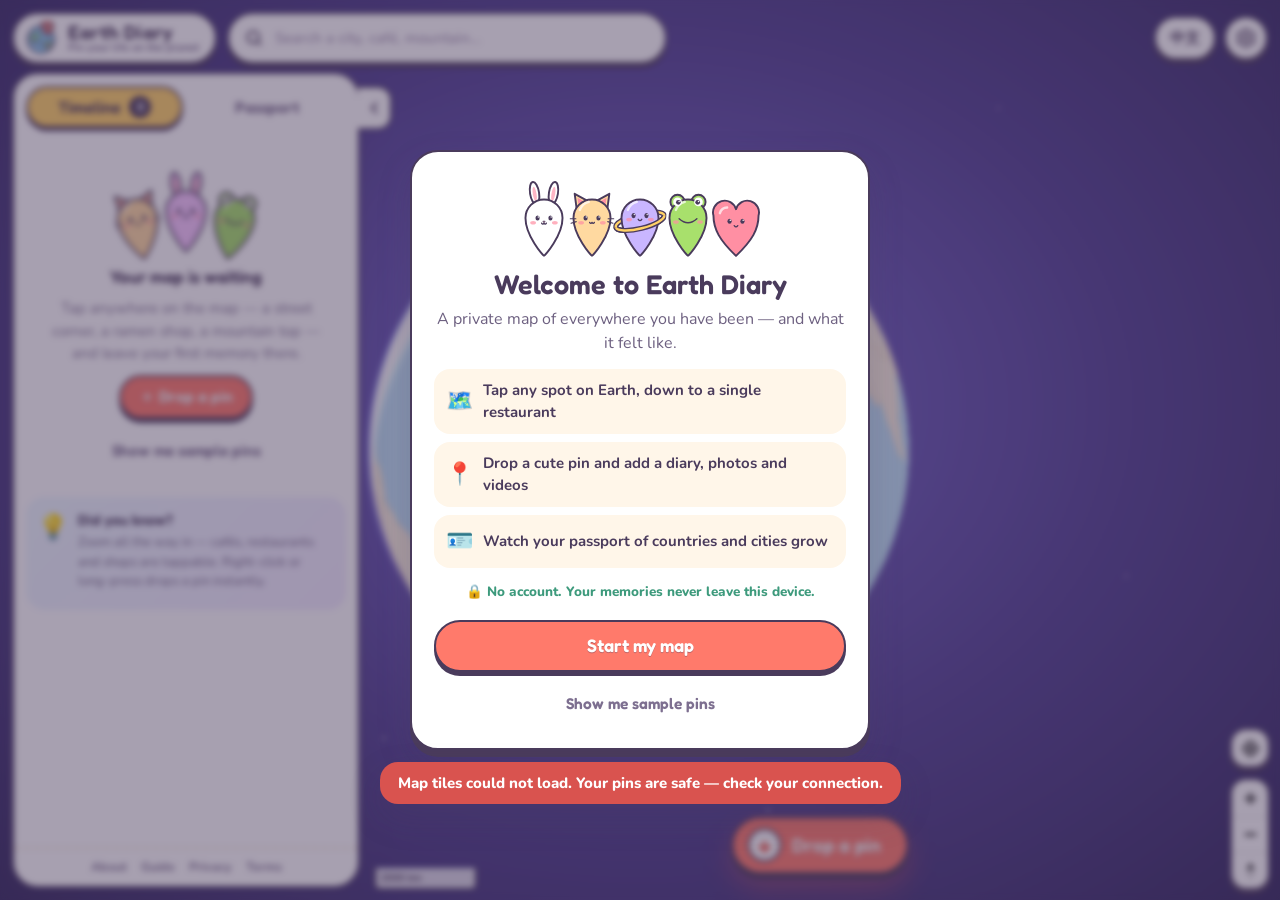
==== commit 57b337c2: "Start from a photo (EXIF place + date), journey replay, pin hover cards, docs - Photos dropped on th" ====
--- a/index.html
+++ b/index.html
@@ -13,6 +13,12 @@
   <meta property="og:url" content="https://emmazhao422.github.io/earth-diary/">
   <meta property="og:image" content="https://emmazhao422.github.io/earth-diary/assets/img/og.jpg">
   <meta name="twitter:card" content="summary_large_image">
+  <script type="application/ld+json">
+  {"@context":"https://schema.org","@type":"WebApplication","name":"Earth Diary","url":"https://emmazhao422.github.io/earth-diary/",
+   "applicationCategory":"TravelApplication","operatingSystem":"Any","browserRequirements":"Requires JavaScript and WebGL",
+   "description":"A free, private world map for your life: drop animated pins anywhere on Earth and keep a diary, photos and videos inside each one.",
+   "offers":{"@type":"Offer","price":"0","priceCurrency":"USD"},"inLanguage":["en","zh-Hans"]}
+  </script>
   <link rel="icon" href="assets/icons/favicon.svg" type="image/svg+xml">
   <link rel="apple-touch-icon" href="assets/icons/icon-192.png">
   <link rel="manifest" href="manifest.webmanifest">
@@ -73,8 +79,18 @@
   <div id="placing-bar" class="placing-bar" hidden>
     <span class="placing-dot" aria-hidden="true">📍</span>
     <span data-i18n="placing.hint">Tap the map where it happened</span>
+    <button id="placing-photo" class="btn btn-soft btn-sm" data-i18n="placing.photo">Start from a photo</button>
     <button id="placing-here" class="btn btn-soft btn-sm" data-i18n="placing.here">Use my location</button>
     <button id="placing-cancel" class="btn btn-ghost btn-sm" data-i18n="placing.cancel">Cancel</button>
+  </div>
+
+  <input id="photo-start" type="file" accept="image/*,video/*" multiple hidden>
+  <div id="map-drop" class="map-drop" hidden><span>📷</span><b data-i18n="drop.hint">Drop photos to start a memory</b></div>
+  <div id="replay-bar" class="replay-bar" hidden>
+    <span class="replay-thumb" id="replay-thumb"></span>
+    <span class="replay-text"><b id="replay-title"></b><small id="replay-sub"></small></span>
+    <em id="replay-count"></em>
+    <button id="replay-stop" class="btn btn-soft btn-sm" data-i18n="replay.stop">Stop</button>
   </div>
 
   <aside id="drawer" class="drawer" aria-live="polite" hidden></aside>
--- a/assets/css/app.css
+++ b/assets/css/app.css
@@ -270,6 +270,24 @@
 @keyframes bar-in { from { transform: translateX(-50%) translateY(-20px); opacity: 0; } }
 @keyframes hop { 0%, 100% { transform: translateY(0); } 50% { transform: translateY(-5px); } }
 
+.map-drop {
+  position: fixed; inset: 0; z-index: 45; background: rgba(255, 246, 233, .86); border: 6px dashed var(--coral); display: flex; flex-direction: column;
+  align-items: center; justify-content: center; gap: 8px; pointer-events: none; font-family: var(--font-head); font-size: 26px;
+}
+.map-drop span { font-size: 64px; animation: hop 1s ease-in-out infinite; }
+.replay-bar {
+  position: fixed; z-index: 27; bottom: 24px; left: 50%; transform: translateX(-50%); width: min(520px, calc(100vw - 24px));
+  display: flex; align-items: center; gap: 12px; padding: 10px 12px; background: #fff; border: 2.5px solid var(--ink); border-radius: 24px;
+  box-shadow: 0 5px 0 var(--ink), var(--shadow); animation: toast-in .35s cubic-bezier(.3, 1.5, .5, 1);
+}
+.replay-thumb { flex: none; width: 56px; height: 56px; border-radius: 14px; background: var(--cream) center/cover no-repeat; display: grid; place-items: center; }
+.replay-thumb svg { width: 32px; height: 46px; }
+.replay-text { flex: 1; min-width: 0; display: flex; flex-direction: column; }
+.replay-text b { font-family: var(--font-head); font-weight: 600; font-size: 16px; white-space: nowrap; overflow: hidden; text-overflow: ellipsis; }
+.replay-text small { color: var(--ink-soft); font-weight: 800; font-size: 12.5px; white-space: nowrap; overflow: hidden; text-overflow: ellipsis; }
+.replay-bar em { font-style: normal; font-weight: 800; font-size: 12.5px; color: var(--ink-soft); flex: none; }
+.is-replaying .fab { display: none; }
+
 /* ---------- pins ---------- */
 .pin { width: 46px; height: 66px; cursor: pointer; -webkit-tap-highlight-color: transparent; outline: none; }
 .maplibregl-marker:hover, .maplibregl-marker:focus-visible { z-index: 5; }
@@ -293,7 +311,18 @@
   background: var(--ink); color: #fff; padding: 4px 11px; border-radius: 999px; font-weight: 800; font-size: 12.5px; white-space: nowrap;
   max-width: 220px; overflow: hidden; text-overflow: ellipsis; transition: opacity .15s, transform .2s cubic-bezier(.3, 1.5, .5, 1);
 }
-.pin:hover .pin-tip, .pin.is-selected .pin-tip, .pin.is-draft .pin-tip:not(:empty) { opacity: 1; transform: translate(-50%, -8px) scale(1); }
+.pin.is-selected .pin-tip, .pin.is-draft .pin-tip:not(:empty) { opacity: 1; transform: translate(-50%, -8px) scale(1); }
+@media (hover: none) { .pin:hover .pin-tip { opacity: 1; transform: translate(-50%, -8px) scale(1); } }
+.pin-card {
+  position: absolute; left: 50%; bottom: calc(100% + 4px); width: 172px; margin-left: -86px; padding: 6px; pointer-events: none;
+  background: #fff; border: 2.5px solid var(--ink); border-radius: 18px; box-shadow: 0 4px 0 var(--ink); text-align: left;
+  opacity: 0; transform: translateY(8px) scale(.92) rotate(-2deg); transform-origin: 50% 100%; transition: opacity .15s, transform .22s cubic-bezier(.3, 1.5, .5, 1);
+  display: flex; flex-direction: column; gap: 2px;
+}
+.pin-card-img { display: block; height: 92px; border-radius: 11px; background: var(--cream) center/cover no-repeat; margin-bottom: 3px; }
+.pin-card b { font-family: var(--font-head); font-weight: 600; font-size: 13.5px; line-height: 1.2; padding: 0 4px; display: -webkit-box; -webkit-line-clamp: 2; -webkit-box-orient: vertical; overflow: hidden; }
+.pin-card small { font-size: 11.5px; font-weight: 800; color: var(--ink-soft); padding: 0 4px 2px; white-space: nowrap; overflow: hidden; text-overflow: ellipsis; }
+@media (hover: hover) { .pin:hover:not(.is-selected):not(.is-draft) .pin-card { opacity: 1; transform: translateY(-6px) scale(1) rotate(-2deg); } }
 .pin.is-selected .pin-tip { bottom: calc(100% + 16px); background: var(--coral-deep); }
 .pin-burst { position: absolute; left: 50%; top: 35%; pointer-events: none; }
 .pin-burst i { position: absolute; font-style: normal; font-size: 18px; left: -9px; top: -9px; animation: burst 1.2s ease-out forwards; --a: calc(var(--i) * 60deg - 30deg); }
@@ -507,6 +536,7 @@
 
 /* ---------- desktop offsets ---------- */
 @media (min-width: 900px) {
+  .sidebar-open .replay-bar { left: calc(50% + (var(--sidebar-w) + var(--gap)) / 2); }
   .sidebar-open .maplibregl-ctrl-bottom-left { left: calc(var(--sidebar-w) + var(--gap) + 4px); }
   .drawer-open .maplibregl-ctrl-bottom-right { right: calc(var(--drawer-w) + var(--gap) + 4px); }
   .sidebar-open .fab { left: calc(50% + (var(--sidebar-w) + var(--gap)) / 2); }
@@ -537,7 +567,8 @@
 
   .fab { bottom: calc(86px + env(safe-area-inset-bottom, 0px)); height: 54px; font-size: 17px; }
   .sheet-open .fab { display: none; }
-  .placing-bar { font-size: 13.5px; gap: 6px; padding-left: 12px; }
+  .placing-bar { font-size: 13.5px; gap: 6px; padding: 8px 10px; flex-wrap: wrap; justify-content: center; border-radius: 22px; width: max-content; }
+  .replay-bar { bottom: calc(84px + env(safe-area-inset-bottom, 0px)); }
   .placing-bar .placing-dot { display: none; }
   .maplibregl-ctrl-bottom-right, .maplibregl-ctrl-bottom-left { bottom: calc(74px + env(safe-area-inset-bottom, 0px)); }
   .toast-root { bottom: calc(150px + env(safe-area-inset-bottom, 0px)); }
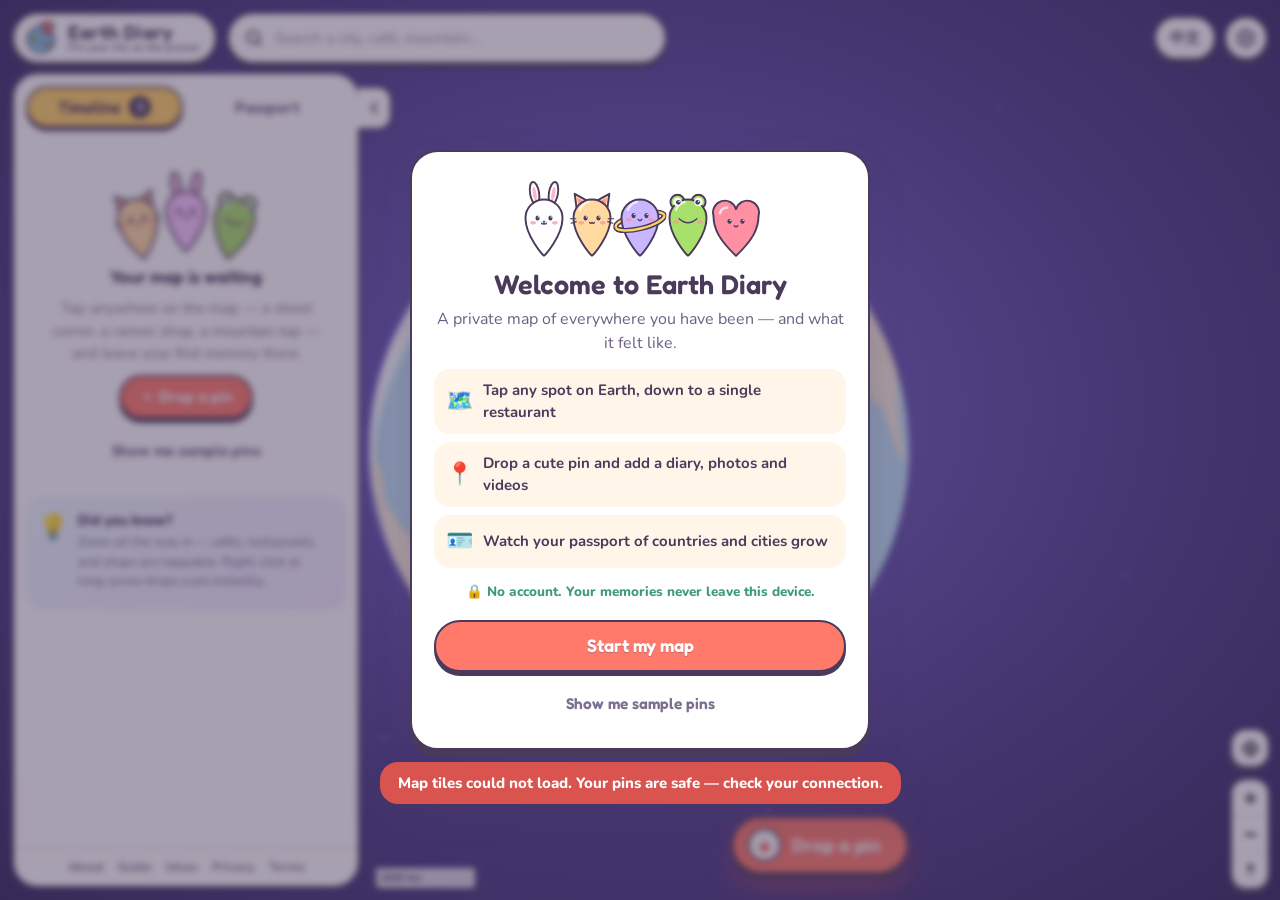
==== commit b9ab6715: "Ideas page, backup reminder, guide updates, popup stays clear of the top bar Co-Authored-By: Claude " ====
--- a/index.html
+++ b/index.html
@@ -65,6 +65,7 @@
     <footer class="sidebar-foot">
       <a href="about.html" data-i18n="settings.about">About</a>
       <a href="guide.html" data-i18n="settings.guide">Guide</a>
+      <a href="ideas.html" data-i18n="settings.ideas">Ideas</a>
       <a href="privacy.html" data-i18n="settings.privacy">Privacy</a>
       <a href="terms.html" data-i18n="settings.terms">Terms</a>
     </footer>
